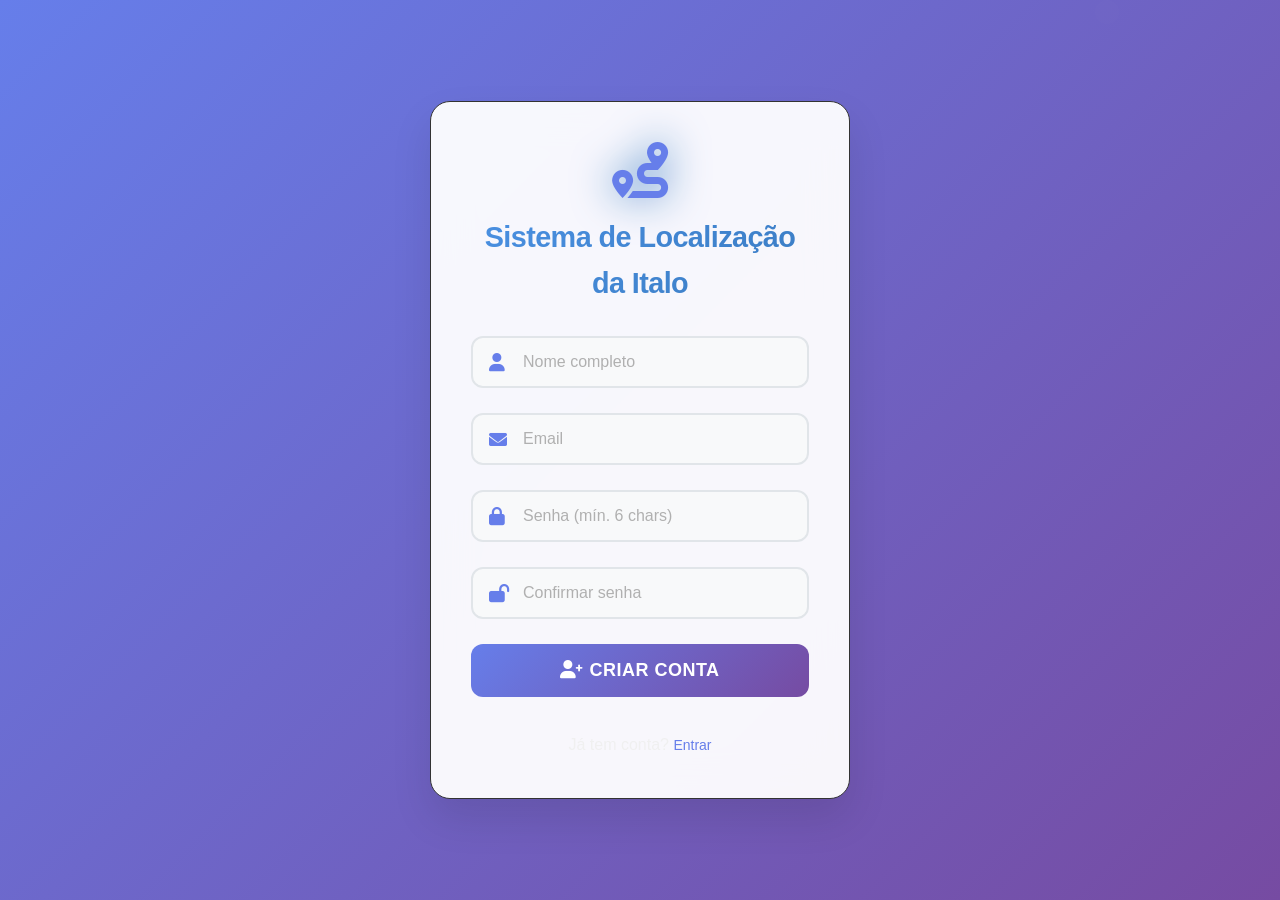
==== frontend/cadastro.html @ 93a9c02a "adicionando novos arquivos do projeto" ====
<!DOCTYPE html>
<html lang="pt-BR">
<head>
    <meta charset="UTF-8">
    <meta name="viewport" content="width=device-width, initial-scale=1.0">
    <title>Cadastro - Sistema de Localização da Italo</title>
    <link href="https://cdnjs.cloudflare.com/ajax/libs/font-awesome/6.0.0/css/all.min.css" rel="stylesheet">
    <link rel="stylesheet" href="dark-theme.css">
    <link rel="stylesheet" href="styles.css">
</head>
<body>
    <div class="particles">
        <div class="particle"></div>
        <div class="particle"></div>
        <div class="particle"></div>
        <div class="particle"></div>
    </div>

    <div class="register-container">
        <div class="logo">
            <i class="fas fa-route"></i>
            <h1>Sistema de Localização da Italo</h1>
        </div>

        <form id="registerForm">
            <div class="form-group">
                <input type="text" id="nome" placeholder="Nome completo" required>
                <i class="fas fa-user"></i>
            </div>

            <div class="form-group">
                <input type="email" id="email" placeholder="Email" required>
                <i class="fas fa-envelope"></i>
            </div>

            <div class="form-group">
                <input type="password" id="senha" placeholder="Senha (mín. 6 chars)" required minlength="6">
                <i class="fas fa-lock"></i>
            </div>

            <div class="form-group">
                <input type="password" id="confirmarSenha" placeholder="Confirmar senha" required>
                <i class="fas fa-lock-open"></i>
            </div>

            <button type="submit" class="register-btn">
                <i class="fas fa-user-plus"></i> Criar Conta
            </button>
        </form>

        <div class="link-page">
            <p>Já tem conta? <a href="login.html">Entrar</a></p>
        </div>
    </div>

    <script>
        const inputs = document.querySelectorAll('input');
        inputs.forEach(input => {
            input.addEventListener('focus', function() {
                this.parentElement.classList.add('focused');
            });
            input.addEventListener('blur', function() {
                if (!this.value) this.parentElement.classList.remove('focused');
            });
        });

        document.getElementById('registerForm').addEventListener('submit', async function(e) {
            e.preventDefault();
            
            const nome = document.getElementById('nome').value.trim();
            const email = document.getElementById('email').value.trim();
            const senha = document.getElementById('senha').value;
            const confirmarSenha = document.getElementById('confirmarSenha').value;
            
            if (!nome || !email || !senha) return alert('Preencha todos!');
            if (!/^[^\s@]+@[^\s@]+\.[^\s@]+$/.test(email)) return alert('Email inválido!');
            if (senha.length < 6) return alert('Senha 6+ chars!');
            if (senha !== confirmarSenha) return alert('Senhas diferentes!');
            
            const btn = document.querySelector('.register-btn');
            const originalText = btn.innerHTML;
            btn.innerHTML = '<i class="fas fa-spinner fa-spin"></i> Criando...';
            btn.disabled = true;
            
            try {
                const response = await fetch('http://localhost:8081/api/auth/register', {
                    method: 'POST',
                    headers: {'Content-Type': 'application/json'},
                    body: JSON.stringify({nome, email, senha})
                });
                
                const data = await response.json();
                
                if (response.ok) {
                    alert('✅ ' + data.message + '\\nLogin agora!');
                    window.location.href = 'login.html';
                } else {
                    alert('❌ ' + data.error);
                }
            } catch (error) {
                alert('❌ Erro de conexão. Backend: cd backend && mvn spring-boot:run');
            } finally {
                btn.innerHTML = originalText;
                btn.disabled = false;
            }
        });

        function createParticle() {
            const particle = document.createElement('div');
            particle.className = 'particle';
            particle.style.left = Math.random() * 100 + '%';
            particle.style.width = particle.style.height = (Math.random() * 20 + 10) + 'px';
            particle.style.animationDuration = (Math.random() * 3 + 4) + 's';
            particle.style.animationDelay = Math.random() * 2 + 's';
            document.querySelector('.particles').appendChild(particle);
            setTimeout(() => particle.remove(), 7000);
        }
        setInterval(createParticle, 1000);
    </script>
</body>
</html>
---- frontend/dark-theme.css ----
/* Tema Dark Profissional - Sistema Italo */
* {
    margin: 0;
    padding: 0;
    box-sizing: border-box;
}

:root {
    --bg-primary: #0a0a0a;
    --bg-secondary: #1a1a1a;
    --bg-card: rgba(30, 30, 30, 0.95);
    --text-primary: #f0f0f0;
    --text-secondary: #b0b0b0;
    --accent: #4a90e2;
    --accent-dark: #3a7cc2;
    --danger: #ff4757;
    --success: #2ed573;
    --border: #333;
    --glass-blur: blur(25px);
}

body {
    font-family: 'Inter', -apple-system, BlinkMacSystemFont, 'Segoe UI', sans-serif;
    background: var(--bg-primary);
    color: var(--text-primary);
    line-height: 1.6;
    overflow-x: hidden;
}

.login-container, .register-container {
    background: var(--bg-card);
    backdrop-filter: var(--glass-blur);
    border: 1px solid var(--border);
    border-radius: 24px;
    box-shadow: 0 25px 50px rgba(0,0,0,0.5);
    padding: 48px;
    width: 100%;
    max-width: 450px;
    position: relative;
    animation: slideInDark 1s cubic-bezier(0.25, 0.46, 0.45, 0.94);
}

@keyframes slideInDark {
    from {
        opacity: 0;
        transform: translateY(60px) scale(0.95);
    }
    to {
        opacity: 1;
        transform: translateY(0) scale(1);
    }
}

.logo {
    text-align: center;
    margin-bottom: 36px;
}

.logo i {
    font-size: 4rem;
    color: var(--accent);
    animation: pulseGlow 2s infinite;
    filter: drop-shadow(0 0 20px var(--accent-dark));
}

@keyframes pulseGlow {
    0%, 100% { transform: scale(1); filter: drop-shadow(0 0 20px var(--accent-dark)); }
    50% { transform: scale(1.05); filter: drop-shadow(0 0 30px var(--accent)); }
}

.logo h1 {
    background: linear-gradient(135deg, var(--accent), var(--accent-dark));
    -webkit-background-clip: text;
    -webkit-text-fill-color: transparent;
    font-size: 2rem;
    margin-top: 16px;
    font-weight: 800;
    letter-spacing: -0.02em;
}

.form-group {
    position: relative;
    margin-bottom: 28px;
}

.form-group input {
    width: 100%;
    padding: 18px 24px 18px 60px;
    border: 2px solid var(--border);
    border-radius: 16px;
    font-size: 16px;
    transition: all 0.4s cubic-bezier(0.4, 0, 0.2, 1);
    background: rgba(40, 40, 40, 0.8);
    color: var(--text-primary);
    backdrop-filter: blur(10px);
}

.form-group input::placeholder {
    color: var(--text-secondary);
}

.form-group input:focus {
    outline: none;
    border-color: var(--accent);
    background: rgba(50, 50, 50, 0.9);
    box-shadow: 0 0 0 4px rgba(74, 144, 226, 0.2);
    transform: translateY(-3px);
}

.form-group i {
    position: absolute;
    left: 24px;
    top: 50%;
    transform: translateY(-50%);
    color: var(--text-secondary);
    font-size: 20px;
    transition: all 0.3s ease;
    z-index: 2;
}

.form-group input:focus + i {
    color: var(--accent);
    transform: translateY(-50%) scale(1.2);
}

.login-btn, .register-btn {
    width: 100%;
    padding: 20px;
    background: linear-gradient(135deg, var(--accent), var(--accent-dark));
    color: white;
    border: none;
    border-radius: 16px;
    font-size: 18px;
    font-weight: 700;
    cursor: pointer;
    transition: all 0.4s cubic-bezier(0.4, 0, 0.2, 1);
    position: relative;
    overflow: hidden;
    margin-bottom: 20px;
    text-transform: uppercase;
    letter-spacing: 0.5px;
}

.login-btn:hover, .register-btn:hover {
    transform: translateY(-4px);
    box-shadow: 0 20px 40px rgba(74, 144, 226, 0.4);
}

.login-btn:active, .register-btn:active {
    transform: translateY(-2px);
}

.login-btn::before, .register-btn::before {
    content: '';
    position: absolute;
    top: 50%;
    left: 50%;
    width: 0;
    height: 0;
    background: rgba(255,255,255,0.3);
    border-radius: 50%;
    transform: translate(-50%, -50%);
    transition: width 0.6s, height 0.6s ease;
}

.login-btn:active::before, .register-btn:active::before {
    width: 400px;
    height: 400px;
}

.divider {
    text-align: center;
    margin: 32px 0;
    position: relative;
    color: var(--text-secondary);
}

.divider::before {
    content: '';
    position: absolute;
    top: 50%;
    left: 0;
    right: 0;
    height: 1px;
    background: linear-gradient(90deg, transparent, var(--border), transparent);
}

.divider span {
    background: var(--bg-card);
    padding: 0 24px;
    font-size: 14px;
}

.social-login {
    display: flex;
    gap: 16px;
    margin-top: 24px;
}

.social-btn {
    flex: 1;
    padding: 16px;
    border: 2px solid var(--border);
    background: rgba(50, 50, 50, 0.8);
    border-radius: 14px;
    cursor: pointer;
    transition: all 0.3s ease;
    display: flex;
    align-items: center;
    justify-content: center;
    gap: 10px;
    font-weight: 600;
    color: var(--text-primary);
    backdrop-filter: blur(10px);
}

.social-btn:hover {
    border-color: var(--accent);
    transform: translateY(-3px);
    box-shadow: 0 15px 30px rgba(74, 144, 226, 0.2);
}

.link-page {
    text-align: center;
    margin-top: 24px;
}

.link-page a {
    color: var(--accent);
    text-decoration: none;
    font-size: 15px;
    font-weight: 600;
    transition: all 0.3s ease;
}

.link-page a:hover {
    text-decoration: underline;
    text-shadow: 0 0 10px var(--accent);
}

.particles {
    position: absolute;
    top: 0;
    left: 0;
    width: 100%;
    height: 100%;
    overflow: hidden;
    z-index: -1;
}

.particle {
    position: absolute;
    background: linear-gradient(45deg, var(--accent), var(--accent-dark));
    border-radius: 50%;
    animation: floatDark 8s infinite linear;
    opacity: 0.1;
}

@keyframes floatDark {
    0% { transform: translateY(100vh) rotate(0deg) scale(0.5); opacity: 0; }
    10% { opacity: 0.3; }
    90% { opacity: 0.3; }
    100% { transform: translateY(-100px) rotate(360deg) scale(1.2); opacity: 0; }
}

@media (max-width: 480px) {
    .login-container, .register-container {
        margin: 24px;
        padding: 36px 28px;
        border-radius: 20px;
    }
    
    .logo i {
        font-size: 3.2rem;
    }
    
    .logo h1 {
        font-size: 1.7rem;
    }
}

/* Dark Theme for Dashboard Sidebar */
.sidebar {
    background: var(--bg-card);
    backdrop-filter: var(--glass-blur);
    border-right: 1px solid var(--border);
    color: var(--text-primary);
}

.report-btn {
    background: linear-gradient(135deg, var(--danger), #ff3838);
}

.logout-btn {
    background: var(--border);
}
---- frontend/styles.css ----
@import url('dark-theme.css');

/* Overrides for Dashboard Map Dark */
#map {
    filter: brightness(1.1) contrast(1.05);
}

.sidebar {
    background: rgba(15, 15, 15, 0.98);
    border-right: 1px solid #333;
}

.report-btn {
    background: linear-gradient(135deg, #ff4757, #ff3838);
    transition: all 0.3s ease;
}

.report-btn:hover {
    transform: translateY(-2px);
    box-shadow: 0 8px 25px rgba(255, 71, 87, 0.4);
}

.report-item {
    background: rgba(45, 45, 45, 0.8);
    border-left: 4px solid var(--accent);
}

.logout-btn {
    background: #333;
    border: 1px solid #444;
}

.logout-btn:hover {
    background: #444;
}

.modal-content {
    background: var(--bg-card);
    border: 1px solid var(--border);
    color: var(--text-primary);
}

* {
    margin: 0;
    padding: 0;
    box-sizing: border-box;
}

body {
    font-family: 'Segoe UI', Tahoma, Geneva, Verdana, sans-serif;
    background: linear-gradient(135deg, #667eea 0%, #764ba2 100%);
    min-height: 100vh;
    display: flex;
    align-items: center;
    justify-content: center;
    overflow: hidden;
}

.login-container, .register-container {
    background: rgba(255, 255, 255, 0.95);
    backdrop-filter: blur(20px);
    border-radius: 20px;
    box-shadow: 0 20px 40px rgba(0,0,0,0.1);
    padding: 40px;
    width: 100%;
    max-width: 420px;
    position: relative;
    animation: slideIn 0.8s ease-out;
}

@keyframes slideIn {
    from {
        opacity: 0;
        transform: translateY(50px);
    }
    to {
        opacity: 1;
        transform: translateY(0);
    }
}

.logo {
    text-align: center;
    margin-bottom: 30px;
}

.logo i {
    font-size: 3.5rem;
    color: #667eea;
    animation: bounce 2s infinite;
}

@keyframes bounce {
    0%, 20%, 50%, 80%, 100% { transform: translateY(0); }
    40% { transform: translateY(-10px); }
    60% { transform: translateY(-5px); }
}

.logo h1 {
    color: #333;
    font-size: 1.8rem;
    margin-top: 15px;
    font-weight: 700;
}

.form-group {
    position: relative;
    margin-bottom: 25px;
}

.form-group input {
    width: 100%;
    padding: 15px 20px 15px 50px;
    border: 2px solid #e1e5e9;
    border-radius: 12px;
    font-size: 16px;
    transition: all 0.3s ease;
    background: #f8f9fa;
}

.form-group input:focus {
    outline: none;
    border-color: #667eea;
    background: white;
    box-shadow: 0 0 0 3px rgba(102, 126, 234, 0.1);
    transform: translateY(-2px);
}

.form-group i {
    position: absolute;
    left: 18px;
    top: 50%;
    transform: translateY(-50%);
    color: #667eea;
    font-size: 18px;
    transition: 0.3s ease;
}

.form-group input:focus + i {
    color: #5a67d8;
    transform: translateY(-50%) scale(1.1);
}

.login-btn, .register-btn {
    width: 100%;
    padding: 16px;
    background: linear-gradient(135deg, #667eea 0%, #764ba2 100%);
    color: white;
    border: none;
    border-radius: 12px;
    font-size: 18px;
    font-weight: 600;
    cursor: pointer;
    transition: all 0.3s ease;
    position: relative;
    overflow: hidden;
    margin-bottom: 15px;
}

.login-btn:hover, .register-btn:hover {
    transform: translateY(-3px);
    box-shadow: 0 10px 25px rgba(102, 126, 234, 0.4);
}

.login-btn:active, .register-btn:active {
    transform: translateY(-1px);
}

.login-btn::before, .register-btn::before {
    content: '';
    position: absolute;
    top: 50%;
    left: 50%;
    width: 0;
    height: 0;
    background: rgba(255,255,255,0.2);
    border-radius: 50%;
    transform: translate(-50%, -50%);
    transition: width 0.6s, height 0.6s;
}

.login-btn:active::before, .register-btn:active::before {
    width: 300px;
    height: 300px;
}

.divider {
    text-align: center;
    margin: 25px 0;
    position: relative;
    color: #666;
}

.divider::before {
    content: '';
    position: absolute;
    top: 50%;
    left: 0;
    right: 0;
    height: 1px;
    background: #e1e5e9;
}

.divider span {
    background: rgba(255,255,255,0.95);
    padding: 0 20px;
    font-size: 14px;
}

.social-login {
    display: flex;
    gap: 15px;
    margin-top: 20px;
}

.social-btn {
    flex: 1;
    padding: 12px;
    border: 2px solid #e1e5e9;
    background: white;
    border-radius: 10px;
    cursor: pointer;
    transition: all 0.3s ease;
    display: flex;
    align-items: center;
    justify-content: center;
    gap: 8px;
    font-weight: 500;
}

.social-btn:hover {
    border-color: #667eea;
    transform: translateY(-2px);
    box-shadow: 0 5px 15px rgba(0,0,0,0.1);
}

.google { color: #db4437; }
.facebook { color: #4267B2; }

.link-page {
    text-align: center;
    margin-top: 20px;
}

.link-page a {
    color: #667eea;
    text-decoration: none;
    font-size: 14px;
    font-weight: 500;
    transition: 0.3s ease;
}

.link-page a:hover {
    text-decoration: underline;
}

.particles {
    position: absolute;
    top: 0;
    left: 0;
    width: 100%;
    height: 100%;
    overflow: hidden;
    z-index: -1;
}

.particle {
    position: absolute;
    background: rgba(255,255,255,0.1);
    border-radius: 50%;
    animation: float 6s infinite linear;
}

@keyframes float {
    0% { transform: translateY(100vh) rotate(0deg); opacity: 0; }
    10% { opacity: 1; }
    90% { opacity: 1; }
    100% { transform: translateY(-100px) rotate(360deg); opacity: 0; }
}

@media (max-width: 480px) {
    .login-container, .register-container {
        margin: 20px;
        padding: 30px 25px;
    }
    
    .logo i {
        font-size: 3rem;
    }
}
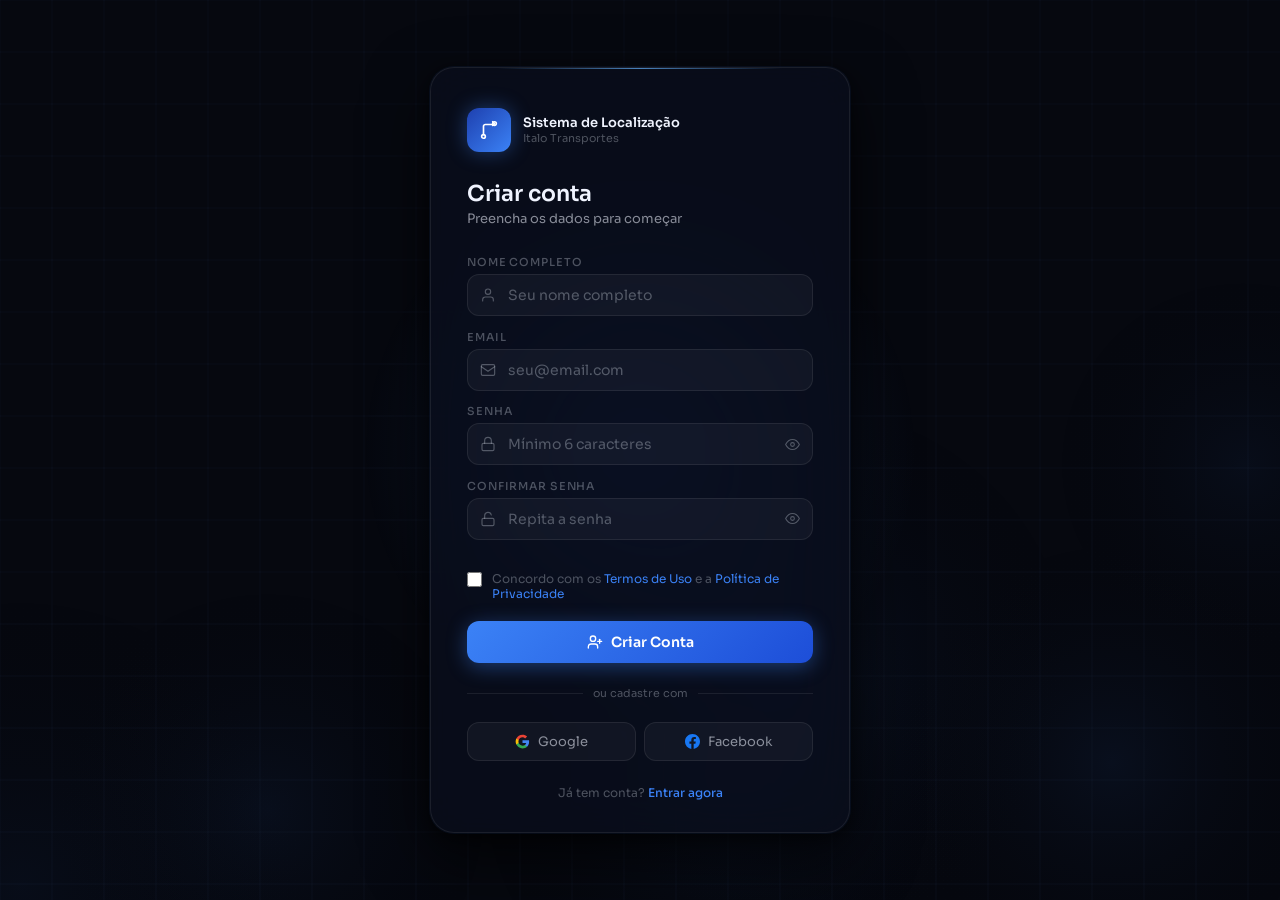
==== commit c94342c4: "Atualização do projeto # Conflicts: #	frontend/dashboard.html" ====
--- a/frontend/cadastro.html
+++ b/frontend/cadastro.html
@@ -1,121 +1,668 @@
 <!DOCTYPE html>
 <html lang="pt-BR">
 <head>
-    <meta charset="UTF-8">
-    <meta name="viewport" content="width=device-width, initial-scale=1.0">
-    <title>Cadastro - Sistema de Localização da Italo</title>
-    <link href="https://cdnjs.cloudflare.com/ajax/libs/font-awesome/6.0.0/css/all.min.css" rel="stylesheet">
-    <link rel="stylesheet" href="dark-theme.css">
-    <link rel="stylesheet" href="styles.css">
+  <meta charset="UTF-8" />
+  <meta name="viewport" content="width=device-width, initial-scale=1.0" />
+  <title>Criar Conta — Sistema de Localização Italo</title>
+  <link rel="preconnect" href="https://fonts.googleapis.com" />
+  <link href="https://fonts.googleapis.com/css2?family=Sora:wght@300;400;500;600;700&display=swap" rel="stylesheet" />
+  <style>
+    /* ─── Reset ───────────────────────────────────────────── */
+    *, *::before, *::after { box-sizing: border-box; margin: 0; padding: 0; }
+
+    /* ─── Tokens ──────────────────────────────────────────── */
+    :root {
+      --bg:           #06080f;
+      --surface:      rgba(255,255,255,0.04);
+      --surface-h:    rgba(255,255,255,0.07);
+      --border:       rgba(255,255,255,0.08);
+      --border-f:     rgba(99,179,255,0.55);
+      --accent:       #3b82f6;
+      --accent-dark:  #1d4ed8;
+      --teal:         #00d4aa;
+      --danger:       #ef4444;
+      --text-1:       #f0f4ff;
+      --text-2:       rgba(240,244,255,0.55);
+      --text-3:       rgba(240,244,255,0.30);
+      --ease-out:     cubic-bezier(0.22,1,0.36,1);
+      --ease-spring:  cubic-bezier(0.34,1.56,0.64,1);
+    }
+
+    /* ─── Base ────────────────────────────────────────────── */
+    html, body {
+      min-height: 100%;
+      font-family: 'Sora', system-ui, sans-serif;
+      background: var(--bg);
+      color: var(--text-1);
+      overflow-x: hidden;
+    }
+
+    /* ─── Canvas BG ───────────────────────────────────────── */
+    #bg-canvas {
+      position: fixed; inset: 0; z-index: 0; pointer-events: none;
+    }
+
+    /* ─── Glow ────────────────────────────────────────────── */
+    .glow-blob {
+      position: fixed;
+      width: 560px; height: 560px; border-radius: 50%;
+      background: radial-gradient(circle, rgba(59,130,246,0.16) 0%, transparent 70%);
+      top: 50%; left: 50%;
+      transform: translate(-50%, -50%);
+      z-index: 1; pointer-events: none;
+      animation: blob-pulse 6s ease-in-out infinite;
+    }
+    @keyframes blob-pulse {
+      0%,100% { transform: translate(-50%,-50%) scale(1);    opacity: 1;   }
+      50%      { transform: translate(-50%,-50%) scale(1.12); opacity: 0.7; }
+    }
+
+    /* ─── Particles ───────────────────────────────────────── */
+    .particles { position: fixed; inset: 0; z-index: 2; pointer-events: none; overflow: hidden; }
+    .particle {
+      position: absolute; border-radius: 50%;
+      background: rgba(99,179,255,0.16);
+      animation: float-up linear infinite;
+    }
+    @keyframes float-up {
+      from { transform: translateY(110vh) scale(0.5); opacity: 0; }
+      10%  { opacity: 1; }
+      90%  { opacity: 1; }
+      to   { transform: translateY(-10vh) scale(1.2); opacity: 0; }
+    }
+
+    /* ─── Scene ───────────────────────────────────────────── */
+    .scene {
+      position: relative; z-index: 10;
+      min-height: 100vh;
+      display: flex; align-items: center; justify-content: center;
+      padding: 2rem 1rem;
+      perspective: 1200px;
+    }
+
+    /* ─── Card ────────────────────────────────────────────── */
+    .card {
+      width: 100%; max-width: 420px;
+      background: rgba(10,14,28,0.82);
+      border: 1px solid var(--border);
+      border-radius: 24px;
+      padding: 2.5rem 2.25rem 2rem;
+      backdrop-filter: blur(24px) saturate(160%);
+      -webkit-backdrop-filter: blur(24px) saturate(160%);
+      box-shadow:
+        0 0 0 1px rgba(59,130,246,0.07),
+        0 24px 64px rgba(0,0,0,0.7),
+        0  4px 16px rgba(0,0,0,0.5);
+      animation: card-enter 0.9s var(--ease-out) both;
+      transform-style: preserve-3d;
+    }
+
+    @keyframes card-enter {
+      from { opacity: 0; transform: translateY(28px) rotateX(5deg) scale(0.97); }
+      to   { opacity: 1; transform: translateY(0)    rotateX(0deg) scale(1);    }
+    }
+
+    /* shimmer line */
+    .card::before {
+      content: '';
+      position: absolute; top: 0; left: 16%; right: 16%; height: 1px;
+      background: linear-gradient(90deg, transparent, rgba(99,179,255,0.7), transparent);
+      border-radius: 999px;
+      animation: shimmer-line 3s ease-in-out infinite;
+    }
+    @keyframes shimmer-line { 0%,100%{opacity:0.4} 50%{opacity:1} }
+
+    /* ─── Brand ───────────────────────────────────────────── */
+    .brand {
+      display: flex; align-items: center; gap: 12px;
+      margin-bottom: 1.75rem;
+      animation: fade-up 0.6s 0.2s var(--ease-out) both;
+    }
+    .brand-icon {
+      width: 44px; height: 44px; border-radius: 12px;
+      background: linear-gradient(135deg,#1e40af,#3b82f6);
+      display: flex; align-items: center; justify-content: center;
+      box-shadow: 0 0 20px rgba(59,130,246,0.4); flex-shrink: 0;
+    }
+    .brand-icon svg { width:22px;height:22px;stroke:#fff;stroke-width:1.8;fill:none;stroke-linecap:round;stroke-linejoin:round; }
+    .brand-name { font-size:13px;font-weight:600;color:var(--text-1); }
+    .brand-sub  { font-size:11px;color:var(--text-3); }
+
+    /* ─── Heading ─────────────────────────────────────────── */
+    .heading {
+      font-size: 22px; font-weight: 600;
+      color: var(--text-1); margin-bottom: 0.2rem;
+      animation: fade-up 0.6s 0.28s var(--ease-out) both;
+    }
+    .subheading {
+      font-size: 13px; color: var(--text-2);
+      margin-bottom: 1.75rem;
+      animation: fade-up 0.6s 0.33s var(--ease-out) both;
+    }
+
+    /* ─── Fields ──────────────────────────────────────────── */
+    .field { margin-bottom: 0.85rem; animation: fade-up 0.6s var(--ease-out) both; }
+    .field:nth-child(1){animation-delay:0.38s}
+    .field:nth-child(2){animation-delay:0.43s}
+    .field:nth-child(3){animation-delay:0.48s}
+    .field:nth-child(4){animation-delay:0.53s}
+
+    .field label {
+      display: block; font-size: 11px; font-weight: 500;
+      text-transform: uppercase; letter-spacing: 0.08em;
+      color: var(--text-3); margin-bottom: 5px;
+    }
+
+    .field-wrap {
+      display: flex; align-items: center;
+      background: var(--surface);
+      border: 1px solid var(--border);
+      border-radius: 12px;
+      transition: border-color 0.2s, box-shadow 0.2s, background 0.2s;
+    }
+    .field-wrap:hover { background: var(--surface-h); }
+    .field-wrap:focus-within {
+      border-color: var(--border-f);
+      box-shadow: 0 0 0 3px rgba(59,130,246,0.13);
+      background: var(--surface-h);
+    }
+    .field-wrap.error { border-color: rgba(239,68,68,0.55); box-shadow: 0 0 0 3px rgba(239,68,68,0.1); }
+    .field-wrap.ok    { border-color: rgba(0,212,170,0.55); }
+
+    .field-wrap svg {
+      width:16px;height:16px;stroke:var(--text-3);stroke-width:1.7;
+      stroke-linecap:round;stroke-linejoin:round;fill:none;
+      flex-shrink:0;margin-left:12px;transition:stroke 0.2s;
+    }
+    .field-wrap:focus-within svg { stroke: var(--accent); }
+
+    .field-wrap input {
+      flex:1;background:transparent;border:none;outline:none;
+      padding:11px 12px;font-size:14px;font-family:inherit;color:var(--text-1);
+    }
+    .field-wrap input::placeholder { color:var(--text-3); }
+
+    .toggle-pw {
+      background:none;border:none;cursor:pointer;padding:0 12px;
+      color:var(--text-3);display:flex;transition:color 0.2s;
+    }
+    .toggle-pw:hover { color:var(--text-2); }
+    .toggle-pw svg { width:15px;height:15px;stroke:currentColor;stroke-width:1.7;fill:none;stroke-linecap:round;stroke-linejoin:round; }
+
+    /* strength bar */
+    .strength-wrap { margin-top: 5px; display:flex; gap:4px; align-items:center; }
+    .strength-seg  {
+      flex:1; height:3px; border-radius:99px;
+      background: rgba(255,255,255,0.08);
+      transition: background 0.3s;
+    }
+    .strength-label { font-size:10px;color:var(--text-3);white-space:nowrap;transition:color 0.3s; }
+
+    /* password match hint */
+    .match-hint { font-size:11px;margin-top:4px;height:14px;transition:color 0.2s; }
+
+    /* error msg */
+    .field-error { font-size:11px;color:#fca5a5;margin-top:4px;display:none; }
+
+    /* ─── Terms ───────────────────────────────────────────── */
+    .terms {
+      display: flex; align-items: flex-start; gap: 10px;
+      font-size: 12px; color: var(--text-3);
+      margin: 0.5rem 0 1.25rem;
+      animation: fade-up 0.6s 0.58s var(--ease-out) both;
+    }
+    .terms input[type=checkbox] {
+      accent-color: var(--accent); width:15px;height:15px;flex-shrink:0;margin-top:1px;cursor:pointer;
+    }
+    .terms a { color:var(--accent);text-decoration:none; }
+    .terms a:hover { text-decoration:underline; }
+
+    /* ─── Submit ──────────────────────────────────────────── */
+    .btn-primary {
+      width:100%;padding:12px;
+      background:linear-gradient(135deg,var(--accent),var(--accent-dark));
+      color:#fff;border:none;border-radius:12px;
+      font-size:14px;font-weight:600;font-family:inherit;cursor:pointer;
+      display:flex;align-items:center;justify-content:center;gap:8px;
+      position:relative;overflow:hidden;
+      transition:transform 0.15s var(--ease-spring),box-shadow 0.2s;
+      box-shadow:0 4px 20px rgba(59,130,246,0.4);
+      animation: fade-up 0.6s 0.63s var(--ease-out) both;
+    }
+    .btn-primary::after {
+      content:'';position:absolute;inset:0;
+      background:linear-gradient(90deg,transparent,rgba(255,255,255,0.15),transparent);
+      transform:translateX(-100%);transition:transform 0.5s ease;
+    }
+    .btn-primary:hover::after { transform:translateX(100%); }
+    .btn-primary:hover { transform:translateY(-1px);box-shadow:0 8px 28px rgba(59,130,246,0.5); }
+    .btn-primary:active { transform:scale(0.98); }
+    .btn-primary:disabled { opacity:0.6;cursor:not-allowed;transform:none; }
+    .btn-primary svg { width:16px;height:16px;stroke:#fff;stroke-width:2;fill:none;stroke-linecap:round;stroke-linejoin:round; }
+
+    /* ─── Error banner ────────────────────────────────────── */
+    #error-banner {
+      background:rgba(239,68,68,0.1);border:1px solid rgba(239,68,68,0.28);
+      border-radius:10px;padding:10px 14px;font-size:13px;color:#fca5a5;
+      margin-bottom:1rem;display:none;
+      animation:fade-up 0.25s ease;
+    }
+
+    /* ─── Footer ──────────────────────────────────────────── */
+    .card-footer {
+      text-align:center;font-size:12px;color:var(--text-3);
+      margin-top:1.5rem;
+      animation:fade-up 0.6s 0.68s var(--ease-out) both;
+    }
+    .card-footer a { color:var(--accent);text-decoration:none;font-weight:500; }
+    .card-footer a:hover { text-decoration:underline; }
+
+    /* ─── Divider ─────────────────────────────────────────── */
+    .divider {
+      display:flex;align-items:center;gap:10px;margin:1.4rem 0;
+      animation:fade-up 0.6s 0.58s var(--ease-out) both;
+    }
+    .divider-line { flex:1;height:0.5px;background:rgba(255,255,255,0.08); }
+    .divider span { font-size:11px;color:var(--text-3); }
+
+    /* social */
+    .social-row {
+      display:grid;grid-template-columns:1fr 1fr;gap:8px;
+      animation:fade-up 0.6s 0.63s var(--ease-out) both;
+      margin-bottom:1.5rem;
+    }
+    .btn-social {
+      padding:10px;border:1px solid var(--border);border-radius:12px;
+      background:var(--surface);font-size:13px;font-family:inherit;
+      color:var(--text-2);cursor:pointer;
+      display:flex;align-items:center;justify-content:center;gap:8px;
+      transition:background 0.2s,border-color 0.2s,transform 0.15s var(--ease-spring);
+    }
+    .btn-social:hover { background:var(--surface-h);border-color:rgba(255,255,255,0.14);transform:translateY(-1px); }
+    .btn-social:active { transform:scale(0.97); }
+    .btn-social svg { width:15px;height:15px;flex-shrink:0; }
+
+    /* ─── Spinner ─────────────────────────────────────────── */
+    .spin {
+      display:inline-block;width:14px;height:14px;
+      border:2px solid rgba(255,255,255,0.3);border-top-color:#fff;
+      border-radius:50%;animation:spin 0.7s linear infinite;
+    }
+    @keyframes spin { to{transform:rotate(360deg)} }
+
+    /* ─── Util ────────────────────────────────────────────── */
+    @keyframes fade-up {
+      from { opacity:0;transform:translateY(14px); }
+      to   { opacity:1;transform:translateY(0);    }
+    }
+
+    @media (max-width:480px) {
+      .card { padding:2rem 1.5rem; border-radius:18px; }
+    }
+  </style>
 </head>
 <body>
-    <div class="particles">
-        <div class="particle"></div>
-        <div class="particle"></div>
-        <div class="particle"></div>
-        <div class="particle"></div>
+
+<canvas id="bg-canvas"></canvas>
+<div class="glow-blob"></div>
+<div class="particles" id="particles"></div>
+
+<div class="scene" id="scene">
+  <div class="card" id="card">
+
+    <!-- Brand -->
+    <div class="brand">
+      <div class="brand-icon">
+        <svg viewBox="0 0 24 24"><circle cx="6" cy="19" r="2"/><circle cx="18" cy="5" r="2"/><path d="M6 17V8a2 2 0 0 1 2-2h9"/><path d="m16 3 2 2-2 2"/></svg>
+      </div>
+      <div>
+        <div class="brand-name">Sistema de Localização</div>
+        <div class="brand-sub">Italo Transportes</div>
+      </div>
     </div>
 
-    <div class="register-container">
-        <div class="logo">
-            <i class="fas fa-route"></i>
-            <h1>Sistema de Localização da Italo</h1>
+    <h1 class="heading">Criar conta</h1>
+    <p class="subheading">Preencha os dados para começar</p>
+
+    <!-- Error banner -->
+    <div id="error-banner"></div>
+
+    <!-- Form -->
+    <form id="registerForm" novalidate>
+
+      <!-- Nome -->
+      <div class="field">
+        <label for="nome">Nome completo</label>
+        <div class="field-wrap" id="wrap-nome">
+          <svg viewBox="0 0 24 24"><path d="M20 21v-2a4 4 0 0 0-4-4H8a4 4 0 0 0-4 4v2"/><circle cx="12" cy="7" r="4"/></svg>
+          <input type="text" id="nome" placeholder="Seu nome completo" autocomplete="name" required />
         </div>
-
-        <form id="registerForm">
-            <div class="form-group">
-                <input type="text" id="nome" placeholder="Nome completo" required>
-                <i class="fas fa-user"></i>
-            </div>
-
-            <div class="form-group">
-                <input type="email" id="email" placeholder="Email" required>
-                <i class="fas fa-envelope"></i>
-            </div>
-
-            <div class="form-group">
-                <input type="password" id="senha" placeholder="Senha (mín. 6 chars)" required minlength="6">
-                <i class="fas fa-lock"></i>
-            </div>
-
-            <div class="form-group">
-                <input type="password" id="confirmarSenha" placeholder="Confirmar senha" required>
-                <i class="fas fa-lock-open"></i>
-            </div>
-
-            <button type="submit" class="register-btn">
-                <i class="fas fa-user-plus"></i> Criar Conta
-            </button>
-        </form>
-
-        <div class="link-page">
-            <p>Já tem conta? <a href="login.html">Entrar</a></p>
+        <div class="field-error" id="err-nome"></div>
+      </div>
+
+      <!-- Email -->
+      <div class="field">
+        <label for="email">Email</label>
+        <div class="field-wrap" id="wrap-email">
+          <svg viewBox="0 0 24 24"><rect x="2" y="4" width="20" height="16" rx="2"/><path d="m22 7-10 7L2 7"/></svg>
+          <input type="email" id="email" placeholder="seu@email.com" autocomplete="email" required />
         </div>
+        <div class="field-error" id="err-email"></div>
+      </div>
+
+      <!-- Senha -->
+      <div class="field">
+        <label for="senha">Senha</label>
+        <div class="field-wrap" id="wrap-senha">
+          <svg viewBox="0 0 24 24"><rect x="3" y="11" width="18" height="11" rx="2"/><path d="M7 11V7a5 5 0 0 1 10 0v4"/></svg>
+          <input type="password" id="senha" placeholder="Mínimo 6 caracteres" autocomplete="new-password" required minlength="6" />
+          <button type="button" class="toggle-pw" data-target="senha" aria-label="Mostrar senha">
+            <svg viewBox="0 0 24 24"><path d="M1 12s4-8 11-8 11 8 11 8-4 8-11 8-11-8-11-8z"/><circle cx="12" cy="12" r="3"/></svg>
+          </button>
+        </div>
+        <!-- Strength bar -->
+        <div class="strength-wrap" id="strengthWrap" style="display:none">
+          <div class="strength-seg" id="seg1"></div>
+          <div class="strength-seg" id="seg2"></div>
+          <div class="strength-seg" id="seg3"></div>
+          <div class="strength-seg" id="seg4"></div>
+          <span class="strength-label" id="strengthLabel"></span>
+        </div>
+        <div class="field-error" id="err-senha"></div>
+      </div>
+
+      <!-- Confirmar senha -->
+      <div class="field">
+        <label for="confirmarSenha">Confirmar senha</label>
+        <div class="field-wrap" id="wrap-confirm">
+          <svg viewBox="0 0 24 24"><rect x="3" y="11" width="18" height="11" rx="2"/><path d="M7 11V7a5 5 0 0 1 9.9-1"/></svg>
+          <input type="password" id="confirmarSenha" placeholder="Repita a senha" autocomplete="new-password" required />
+          <button type="button" class="toggle-pw" data-target="confirmarSenha" aria-label="Mostrar senha">
+            <svg viewBox="0 0 24 24"><path d="M1 12s4-8 11-8 11 8 11 8-4 8-11 8-11-8-11-8z"/><circle cx="12" cy="12" r="3"/></svg>
+          </button>
+        </div>
+        <div class="match-hint" id="matchHint"></div>
+        <div class="field-error" id="err-confirm"></div>
+      </div>
+
+      <!-- Terms -->
+      <label class="terms">
+        <input type="checkbox" id="termos" required />
+        <span>Concordo com os <a href="#">Termos de Uso</a> e a <a href="#">Política de Privacidade</a></span>
+      </label>
+
+      <!-- Submit -->
+      <button type="submit" class="btn-primary" id="submitBtn">
+        <svg viewBox="0 0 24 24"><path d="M16 21v-2a4 4 0 0 0-4-4H6a4 4 0 0 0-4 4v2"/><circle cx="9" cy="7" r="4"/><line x1="19" y1="8" x2="19" y2="14"/><line x1="22" y1="11" x2="16" y2="11"/></svg>
+        Criar Conta
+      </button>
+
+    </form>
+
+    <!-- Divider -->
+    <div class="divider">
+      <div class="divider-line"></div>
+      <span>ou cadastre com</span>
+      <div class="divider-line"></div>
     </div>
 
-    <script>
-        const inputs = document.querySelectorAll('input');
-        inputs.forEach(input => {
-            input.addEventListener('focus', function() {
-                this.parentElement.classList.add('focused');
-            });
-            input.addEventListener('blur', function() {
-                if (!this.value) this.parentElement.classList.remove('focused');
-            });
-        });
-
-        document.getElementById('registerForm').addEventListener('submit', async function(e) {
-            e.preventDefault();
-            
-            const nome = document.getElementById('nome').value.trim();
-            const email = document.getElementById('email').value.trim();
-            const senha = document.getElementById('senha').value;
-            const confirmarSenha = document.getElementById('confirmarSenha').value;
-            
-            if (!nome || !email || !senha) return alert('Preencha todos!');
-            if (!/^[^\s@]+@[^\s@]+\.[^\s@]+$/.test(email)) return alert('Email inválido!');
-            if (senha.length < 6) return alert('Senha 6+ chars!');
-            if (senha !== confirmarSenha) return alert('Senhas diferentes!');
-            
-            const btn = document.querySelector('.register-btn');
-            const originalText = btn.innerHTML;
-            btn.innerHTML = '<i class="fas fa-spinner fa-spin"></i> Criando...';
-            btn.disabled = true;
-            
-            try {
-                const response = await fetch('http://localhost:8081/api/auth/register', {
-                    method: 'POST',
-                    headers: {'Content-Type': 'application/json'},
-                    body: JSON.stringify({nome, email, senha})
-                });
-                
-                const data = await response.json();
-                
-                if (response.ok) {
-                    alert('✅ ' + data.message + '\\nLogin agora!');
-                    window.location.href = 'login.html';
-                } else {
-                    alert('❌ ' + data.error);
-                }
-            } catch (error) {
-                alert('❌ Erro de conexão. Backend: cd backend && mvn spring-boot:run');
-            } finally {
-                btn.innerHTML = originalText;
-                btn.disabled = false;
-            }
-        });
-
-        function createParticle() {
-            const particle = document.createElement('div');
-            particle.className = 'particle';
-            particle.style.left = Math.random() * 100 + '%';
-            particle.style.width = particle.style.height = (Math.random() * 20 + 10) + 'px';
-            particle.style.animationDuration = (Math.random() * 3 + 4) + 's';
-            particle.style.animationDelay = Math.random() * 2 + 's';
-            document.querySelector('.particles').appendChild(particle);
-            setTimeout(() => particle.remove(), 7000);
-        }
-        setInterval(createParticle, 1000);
-    </script>
+    <!-- Social -->
+    <div class="social-row">
+      <button type="button" class="btn-social">
+        <svg viewBox="0 0 24 24">
+          <path d="M22.56 12.25c0-.78-.07-1.53-.2-2.25H12v4.26h5.92c-.26 1.37-1.04 2.53-2.21 3.31v2.77h3.57c2.08-1.92 3.28-4.74 3.28-8.09z" fill="#4285F4"/>
+          <path d="M12 23c2.97 0 5.46-.98 7.28-2.66l-3.57-2.77c-.98.66-2.23 1.06-3.71 1.06-2.86 0-5.29-1.93-6.16-4.53H2.18v2.84C3.99 20.53 7.7 23 12 23z" fill="#34A853"/>
+          <path d="M5.84 14.09c-.22-.66-.35-1.36-.35-2.09s.13-1.43.35-2.09V7.07H2.18C1.43 8.55 1 10.22 1 12s.43 3.45 1.18 4.93l3.66-2.84z" fill="#FBBC05"/>
+          <path d="M12 5.38c1.62 0 3.06.56 4.21 1.64l3.15-3.15C17.45 2.09 14.97 1 12 1 7.7 1 3.99 3.47 2.18 7.07l3.66 2.84c.87-2.6 3.3-4.53 6.16-4.53z" fill="#EA4335"/>
+        </svg>
+        Google
+      </button>
+      <button type="button" class="btn-social">
+        <svg viewBox="0 0 24 24">
+          <path d="M24 12.073c0-6.627-5.373-12-12-12s-12 5.373-12 12c0 5.99 4.388 10.954 10.125 11.854v-8.385H7.078v-3.47h3.047V9.43c0-3.007 1.792-4.669 4.533-4.669 1.312 0 2.686.235 2.686.235v2.953H15.83c-1.491 0-1.956.925-1.956 1.874v2.25h3.328l-.532 3.47h-2.796v8.385C19.612 23.027 24 18.062 24 12.073z" fill="#1877F2"/>
+        </svg>
+        Facebook
+      </button>
+    </div>
+
+    <!-- Footer -->
+    <div class="card-footer">
+      Já tem conta? <a href="login.html">Entrar agora</a>
+    </div>
+
+  </div>
+</div>
+
+<script>
+/* ═══════════════════════════════════════════════
+   CANVAS BG
+═══════════════════════════════════════════════ */
+(function() {
+  const canvas = document.getElementById('bg-canvas');
+  const ctx    = canvas.getContext('2d');
+  let W, H;
+
+  const orbs = Array.from({length:6}, () => ({
+    x: Math.random(), y: Math.random(),
+    vx: (Math.random()-.5)*0.0004, vy: (Math.random()-.5)*0.0004,
+    r: 180+Math.random()*160, alpha: 0.04+Math.random()*0.05
+  }));
+
+  function resize() { W = canvas.width = innerWidth; H = canvas.height = innerHeight; }
+
+  function tick() {
+    ctx.clearRect(0,0,W,H);
+    ctx.strokeStyle = 'rgba(99,179,255,0.04)'; ctx.lineWidth = 1;
+    for (let x=0;x<W;x+=52){ ctx.beginPath();ctx.moveTo(x,0);ctx.lineTo(x,H);ctx.stroke(); }
+    for (let y=0;y<H;y+=52){ ctx.beginPath();ctx.moveTo(0,y);ctx.lineTo(W,y);ctx.stroke(); }
+
+    orbs.forEach(o => {
+      o.x+=o.vx; o.y+=o.vy;
+      if(o.x<0||o.x>1) o.vx*=-1;
+      if(o.y<0||o.y>1) o.vy*=-1;
+      const g = ctx.createRadialGradient(o.x*W,o.y*H,0,o.x*W,o.y*H,o.r);
+      g.addColorStop(0,`rgba(59,130,246,${o.alpha})`); g.addColorStop(1,'transparent');
+      ctx.fillStyle=g; ctx.beginPath(); ctx.arc(o.x*W,o.y*H,o.r,0,Math.PI*2); ctx.fill();
+    });
+    requestAnimationFrame(tick);
+  }
+
+  window.addEventListener('resize', resize);
+  resize(); tick();
+})();
+
+/* ═══════════════════════════════════════════════
+   PARTICLES
+═══════════════════════════════════════════════ */
+(function() {
+  const c = document.getElementById('particles');
+  function spawn() {
+    const p = document.createElement('div');
+    p.className = 'particle';
+    const s = 4+Math.random()*12;
+    p.style.cssText = `left:${Math.random()*100}%;width:${s}px;height:${s}px;animation-duration:${5+Math.random()*8}s;animation-delay:${Math.random()*4}s;opacity:0;`;
+    c.appendChild(p); setTimeout(()=>p.remove(),14000);
+  }
+  for(let i=0;i<12;i++) spawn();
+  setInterval(spawn, 1200);
+})();
+
+/* ═══════════════════════════════════════════════
+   3D TILT
+═══════════════════════════════════════════════ */
+(function() {
+  const card  = document.getElementById('card');
+  const scene = document.getElementById('scene');
+  const MAX   = 8;
+
+  scene.addEventListener('mousemove', e => {
+    const { left, top, width, height } = scene.getBoundingClientRect();
+    const x = (e.clientX - left) / width  - 0.5;
+    const y = (e.clientY - top)  / height - 0.5;
+    card.style.transform = `rotateY(${x*MAX}deg) rotateX(${-y*MAX}deg)`;
+  });
+
+  scene.addEventListener('mouseleave', () => {
+    card.style.transition = 'transform 0.7s cubic-bezier(0.22,1,0.36,1)';
+    card.style.transform  = 'none';
+    setTimeout(() => card.style.transition = '', 750);
+  });
+})();
+
+/* ═══════════════════════════════════════════════
+   PASSWORD TOGGLE
+═══════════════════════════════════════════════ */
+const EYE     = '<path d="M1 12s4-8 11-8 11 8 11 8-4 8-11 8-11-8-11-8z"/><circle cx="12" cy="12" r="3"/>';
+const EYE_OFF = '<path d="M17.94 17.94A10.07 10.07 0 0 1 12 20c-7 0-11-8-11-8a18.45 18.45 0 0 1 5.06-5.94M9.9 4.24A9.12 9.12 0 0 1 12 4c7 0 11 8 11 8a18.5 18.5 0 0 1-2.16 3.19m-6.72-1.07a3 3 0 1 1-4.24-4.24"/><line x1="1" y1="1" x2="23" y2="23"/>';
+
+document.querySelectorAll('.toggle-pw').forEach(btn => {
+  btn.addEventListener('click', () => {
+    const inp = document.getElementById(btn.dataset.target);
+    const svg = btn.querySelector('svg');
+    if (inp.type === 'password') {
+      inp.type = 'text'; svg.innerHTML = EYE_OFF;
+      btn.setAttribute('aria-label','Ocultar senha');
+    } else {
+      inp.type = 'password'; svg.innerHTML = EYE;
+      btn.setAttribute('aria-label','Mostrar senha');
+    }
+  });
+});
+
+/* ═══════════════════════════════════════════════
+   PASSWORD STRENGTH
+═══════════════════════════════════════════════ */
+const STRENGTH_COLORS = ['#ef4444','#f59e0b','#3b82f6','#00d4aa'];
+const STRENGTH_LABELS = ['Fraca','Média','Boa','Forte'];
+
+function checkStrength(pw) {
+  let score = 0;
+  if (pw.length >= 6)                    score++;
+  if (pw.length >= 10)                   score++;
+  if (/[A-Z]/.test(pw)&&/[0-9]/.test(pw)) score++;
+  if (/[^A-Za-z0-9]/.test(pw))          score++;
+  return Math.min(score, 4);
+}
+
+document.getElementById('senha').addEventListener('input', function() {
+  const val = this.value;
+  const wrap = document.getElementById('strengthWrap');
+
+  if (!val) { wrap.style.display='none'; return; }
+  wrap.style.display = 'flex';
+
+  const score  = checkStrength(val);
+  const color  = STRENGTH_COLORS[score-1] || '#ef4444';
+  const label  = STRENGTH_LABELS[score-1] || 'Fraca';
+
+  [1,2,3,4].forEach(i => {
+    document.getElementById(`seg${i}`).style.background = i <= score ? color : 'rgba(255,255,255,0.08)';
+  });
+
+  const lbl = document.getElementById('strengthLabel');
+  lbl.textContent = label; lbl.style.color = color;
+
+  checkMatch();
+});
+
+/* ═══════════════════════════════════════════════
+   CONFIRM MATCH
+═══════════════════════════════════════════════ */
+function checkMatch() {
+  const pw  = document.getElementById('senha').value;
+  const cpw = document.getElementById('confirmarSenha').value;
+  const hint = document.getElementById('matchHint');
+  const wrap = document.getElementById('wrap-confirm');
+
+  if (!cpw) { hint.textContent=''; wrap.classList.remove('ok','error'); return; }
+
+  if (pw === cpw) {
+    hint.textContent = '✓ Senhas iguais';
+    hint.style.color = '#00d4aa';
+    wrap.classList.add('ok'); wrap.classList.remove('error');
+  } else {
+    hint.textContent = '✗ Senhas diferentes';
+    hint.style.color = '#fca5a5';
+    wrap.classList.add('error'); wrap.classList.remove('ok');
+  }
+}
+
+document.getElementById('confirmarSenha').addEventListener('input', checkMatch);
+
+/* ═══════════════════════════════════════════════
+   FORM SUBMIT
+═══════════════════════════════════════════════ */
+const ORIGINAL_BTN = `
+  <svg viewBox="0 0 24 24" style="width:16px;height:16px;stroke:#fff;stroke-width:2;fill:none;stroke-linecap:round;stroke-linejoin:round">
+    <path d="M16 21v-2a4 4 0 0 0-4-4H6a4 4 0 0 0-4 4v2"/>
+    <circle cx="9" cy="7" r="4"/>
+    <line x1="19" y1="8" x2="19" y2="14"/>
+    <line x1="22" y1="11" x2="16" y2="11"/>
+  </svg> Criar Conta`;
+
+function showError(msg) {
+  const el = document.getElementById('error-banner');
+  el.textContent = msg; el.style.display = 'block';
+  setTimeout(() => el.style.display='none', 6000);
+}
+
+function fieldError(id, msg) {
+  const el = document.getElementById('err-'+id);
+  if (el) { el.textContent = msg; el.style.display = msg ? 'block':'none'; }
+  const wrap = document.getElementById('wrap-'+id);
+  if (wrap) { wrap.classList.toggle('error', !!msg); }
+}
+
+function clearErrors() {
+  ['nome','email','senha','confirm'].forEach(id => fieldError(id,''));
+  document.getElementById('error-banner').style.display='none';
+}
+
+document.getElementById('registerForm').addEventListener('submit', async function(e) {
+  e.preventDefault();
+  clearErrors();
+
+  const nome   = document.getElementById('nome').value.trim();
+  const email  = document.getElementById('email').value.trim();
+  const senha  = document.getElementById('senha').value;
+  const csenha = document.getElementById('confirmarSenha').value;
+  const termos = document.getElementById('termos').checked;
+
+  let ok = true;
+  if (!nome)  { fieldError('nome','Nome obrigatório'); ok=false; }
+  if (!email || !/^[^\s@]+@[^\s@]+\.[^\s@]+$/.test(email)) { fieldError('email','Email inválido'); ok=false; }
+  if (senha.length < 6) { fieldError('senha','Mínimo 6 caracteres'); ok=false; }
+  if (senha !== csenha) { fieldError('confirm','As senhas não coincidem'); ok=false; }
+  if (!termos) { showError('Aceite os Termos de Uso para continuar.'); ok=false; }
+  if (!ok) return;
+
+  const btn = document.getElementById('submitBtn');
+  btn.disabled = true;
+  btn.innerHTML = '<span class="spin"></span> Criando conta…';
+
+  try {
+    const res  = await fetch('http://localhost:8081/api/auth/register', {
+      method:  'POST',
+      headers: { 'Content-Type': 'application/json' },
+      body:    JSON.stringify({ nome, email, senha }),
+    });
+    const data = await res.json();
+
+    if (res.ok) {
+      btn.innerHTML = `
+        <svg viewBox="0 0 24 24" style="width:16px;height:16px;stroke:#fff;stroke-width:2;fill:none">
+          <polyline points="20 6 9 17 4 12"/>
+        </svg> Conta criada!`;
+      setTimeout(() => window.location.href = 'login.html', 1000);
+    } else {
+      showError('❌ ' + (data.error || 'Erro ao criar conta'));
+      btn.disabled = false; btn.innerHTML = ORIGINAL_BTN;
+    }
+  } catch {
+    showError('⚠ Backend offline. Inicie com: cd backend && mvn spring-boot:run');
+    btn.disabled = false; btn.innerHTML = ORIGINAL_BTN;
+  }
+});
+</script>
 </body>
-</html>
+</html>
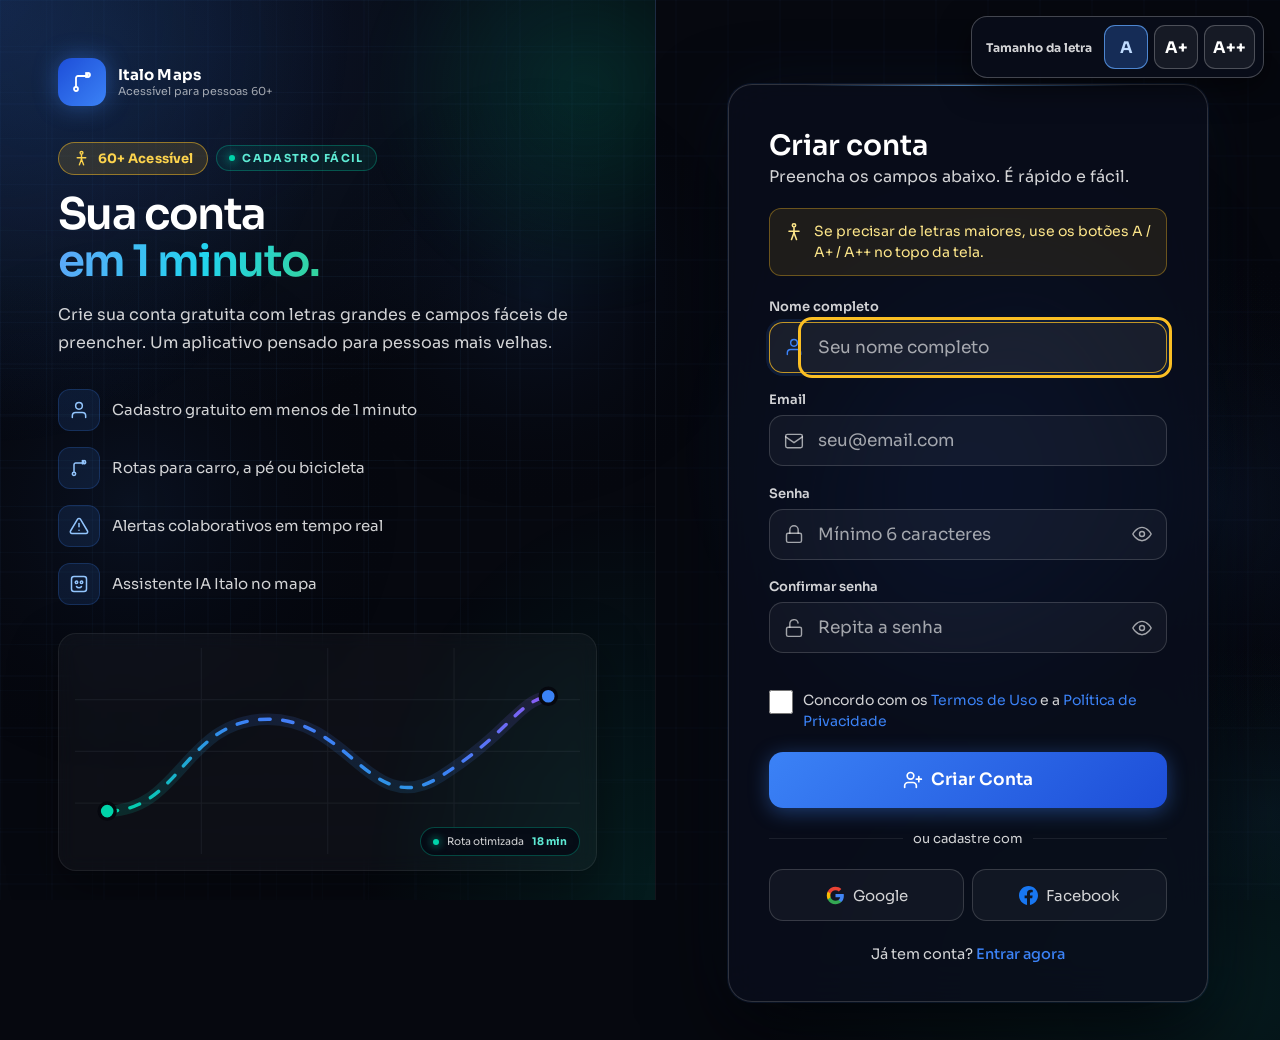
==== commit c450c039: "Atualizando projeto Waze" ====
--- a/frontend/cadastro.html
+++ b/frontend/cadastro.html
@@ -3,7 +3,7 @@
 <head>
   <meta charset="UTF-8" />
   <meta name="viewport" content="width=device-width, initial-scale=1.0" />
-  <title>Criar Conta — Sistema de Localização Italo</title>
+  <title>Criar Conta — Italo Maps Acessível (60+)</title>
   <link rel="preconnect" href="https://fonts.googleapis.com" />
   <link href="https://fonts.googleapis.com/css2?family=Sora:wght@300;400;500;600;700&display=swap" rel="stylesheet" />
   <style>
@@ -82,6 +82,7 @@
 
     /* ─── Card ────────────────────────────────────────────── */
     .card {
+      position: relative;
       width: 100%; max-width: 420px;
       background: rgba(10,14,28,0.82);
       border: 1px solid var(--border);
@@ -296,19 +297,113 @@
       to   { opacity:1;transform:translateY(0);    }
     }
 
+    /* ─── Accessibility ───────────────────────────────────── */
+    :focus-visible {
+      outline: 2px solid var(--accent);
+      outline-offset: 2px;
+      border-radius: 6px;
+    }
+
+    @media (prefers-reduced-motion: reduce) {
+      *, *::before, *::after {
+        animation-duration: 0.001ms !important;
+        animation-iteration-count: 1 !important;
+        transition-duration: 0.001ms !important;
+      }
+      .card { transform: none !important; }
+      #bg-canvas, .particles { display: none; }
+      .glow-blob { animation: none; }
+    }
+
     @media (max-width:480px) {
       .card { padding:2rem 1.5rem; border-radius:18px; }
     }
   </style>
+  <link rel="stylesheet" href="auth-layout.css" />
+  <link rel="stylesheet" href="senior.css" />
 </head>
 <body>
+
+<div class="a11y-bar" role="group" aria-label="Tamanho da letra">
+  <span class="a11y-label">Tamanho da letra</span>
+  <button type="button" class="a11y-btn" data-font="normal" aria-pressed="true" title="Letra normal">A</button>
+  <button type="button" class="a11y-btn" data-font="grande" aria-pressed="false" title="Letra grande">A+</button>
+  <button type="button" class="a11y-btn" data-font="maior" aria-pressed="false" title="Letra muito grande">A++</button>
+</div>
 
 <canvas id="bg-canvas"></canvas>
 <div class="glow-blob"></div>
 <div class="particles" id="particles"></div>
 
-<div class="scene" id="scene">
-  <div class="card" id="card">
+<main class="auth-shell">
+  <aside class="auth-hero">
+    <div class="hero-content">
+      <div class="hero-brand">
+        <div class="hero-logo">
+          <svg viewBox="0 0 24 24"><circle cx="6" cy="19" r="2"/><circle cx="18" cy="5" r="2"/><path d="M6 17V8a2 2 0 0 1 2-2h9"/><path d="m16 3 2 2-2 2"/></svg>
+        </div>
+        <div>
+          <div class="hero-name">Italo Maps</div>
+          <div class="hero-sub">Acessível para pessoas 60+</div>
+        </div>
+      </div>
+
+      <div class="hero-tags">
+        <span class="senior-badge">
+          <svg viewBox="0 0 24 24"><circle cx="12" cy="4" r="2"/><path d="M12 7v6"/><path d="m9 21 3-8 3 8"/><path d="M6 11h12"/></svg>
+          60+ Acessível
+        </span>
+        <span class="hero-eyebrow">Cadastro fácil</span>
+      </div>
+      <p class="hero-title">Sua conta<br><span>em 1 minuto.</span></p>
+      <p class="hero-text">Crie sua conta gratuita com letras grandes e campos fáceis de preencher. Um aplicativo pensado para pessoas mais velhas.</p>
+
+      <ul class="hero-features">
+        <li>
+          <span class="feat-icon"><svg viewBox="0 0 24 24"><path d="M20 21v-2a4 4 0 0 0-4-4H8a4 4 0 0 0-4 4v2"/><circle cx="12" cy="7" r="4"/></svg></span>
+          Cadastro gratuito em menos de 1 minuto
+        </li>
+        <li>
+          <span class="feat-icon"><svg viewBox="0 0 24 24"><circle cx="6" cy="19" r="2"/><circle cx="18" cy="5" r="2"/><path d="M6 17V8a2 2 0 0 1 2-2h9"/><path d="m16 3 2 2-2 2"/></svg></span>
+          Rotas para carro, a pé ou bicicleta
+        </li>
+        <li>
+          <span class="feat-icon"><svg viewBox="0 0 24 24"><path d="M10.29 3.86 1.82 18a2 2 0 0 0 1.71 3h16.94a2 2 0 0 0 1.71-3L13.71 3.86a2 2 0 0 0-3.42 0z"/><line x1="12" y1="9" x2="12" y2="13"/><line x1="12" y1="17" x2="12.01" y2="17"/></svg></span>
+          Alertas colaborativos em tempo real
+        </li>
+        <li>
+          <span class="feat-icon"><svg viewBox="0 0 24 24"><rect x="3" y="3" width="18" height="18" rx="3"/><circle cx="9" cy="10" r="1.5"/><circle cx="15" cy="10" r="1.5"/><path d="M9 15s1 1.5 3 1.5 3-1.5 3-1.5"/></svg></span>
+          Assistente IA Italo no mapa
+        </li>
+      </ul>
+    </div>
+
+    <div class="hero-map" aria-hidden="true">
+      <svg viewBox="0 0 440 180">
+        <defs>
+          <linearGradient id="routeGrad" x1="0" y1="1" x2="1" y2="0">
+            <stop offset="0%" stop-color="#00d4aa"/>
+            <stop offset="55%" stop-color="#3b82f6"/>
+            <stop offset="100%" stop-color="#8b5cf6"/>
+          </linearGradient>
+        </defs>
+        <g opacity=".45" stroke="rgba(148,163,184,.18)" stroke-width="1">
+          <path d="M0 45h440M0 90h440M0 135h440M110 0v180M220 0v180M330 0v180"/>
+        </g>
+        <path d="M28 142 C 92 142, 96 62, 168 62 S 258 150, 318 112 386 46 412 42" fill="none" stroke="url(#routeGrad)" stroke-width="10" stroke-linecap="round" opacity=".14"/>
+        <path class="route-line" d="M28 142 C 92 142, 96 62, 168 62 S 258 150, 318 112 386 46 412 42" fill="none" stroke="url(#routeGrad)" stroke-width="3" stroke-linecap="round"/>
+        <circle cx="28" cy="142" r="7" fill="#00d4aa" stroke="#06080f" stroke-width="3"/>
+        <circle cx="412" cy="42" r="7" fill="#3b82f6" stroke="#06080f" stroke-width="3"/>
+      </svg>
+      <div class="hero-map-chip"><span class="hero-dot"></span>Rota otimizada <strong>18 min</strong></div>
+    </div>
+
+    <div class="hero-foot">Sistema Italo Transportes • Projeto acadêmico</div>
+  </aside>
+
+  <section class="auth-panel">
+    <div class="scene" id="scene">
+      <div class="card" id="card">
 
     <!-- Brand -->
     <div class="brand">
@@ -316,16 +411,21 @@
         <svg viewBox="0 0 24 24"><circle cx="6" cy="19" r="2"/><circle cx="18" cy="5" r="2"/><path d="M6 17V8a2 2 0 0 1 2-2h9"/><path d="m16 3 2 2-2 2"/></svg>
       </div>
       <div>
-        <div class="brand-name">Sistema de Localização</div>
-        <div class="brand-sub">Italo Transportes</div>
+        <div class="brand-name">Italo Maps Acessível</div>
+        <div class="brand-sub">Para pessoas 60+</div>
       </div>
     </div>
 
     <h1 class="heading">Criar conta</h1>
-    <p class="subheading">Preencha os dados para começar</p>
-
-    <!-- Error banner -->
-    <div id="error-banner"></div>
+    <p class="subheading">Preencha os campos abaixo. É rápido e fácil.</p>
+
+    <div class="senior-note">
+      <svg viewBox="0 0 24 24"><circle cx="12" cy="4" r="2"/><path d="M12 7v6"/><path d="m9 21 3-8 3 8"/><path d="M6 11h12"/></svg>
+      <span>Se precisar de letras maiores, use os botões A / A+ / A++ no topo da tela.</span>
+    </div>
+
+    <!-- Error banner (anunciada por leitores de tela) -->
+    <div id="error-banner" role="alert" aria-live="assertive"></div>
 
     <!-- Form -->
     <form id="registerForm" novalidate>
@@ -335,7 +435,7 @@
         <label for="nome">Nome completo</label>
         <div class="field-wrap" id="wrap-nome">
           <svg viewBox="0 0 24 24"><path d="M20 21v-2a4 4 0 0 0-4-4H8a4 4 0 0 0-4 4v2"/><circle cx="12" cy="7" r="4"/></svg>
-          <input type="text" id="nome" placeholder="Seu nome completo" autocomplete="name" required />
+          <input type="text" id="nome" placeholder="Seu nome completo" autocomplete="name" required autofocus aria-required="true" />
         </div>
         <div class="field-error" id="err-nome"></div>
       </div>
@@ -427,13 +527,18 @@
 
     <!-- Footer -->
     <div class="card-footer">
-      Já tem conta? <a href="login.html">Entrar agora</a>
+      Já tem conta? <a href="Login.html">Entrar agora</a>
     </div>
 
-  </div>
-</div>
-
+      </div><!-- /card -->
+    </div><!-- /scene -->
+  </section>
+</main>
+
+<script src="config.js"></script>
 <script>
+const API_BASE = (window.APP_CONFIG && window.APP_CONFIG.backendUrl) || 'http://localhost:8081';
+
 /* ═══════════════════════════════════════════════
    CANVAS BG
 ═══════════════════════════════════════════════ */
@@ -491,6 +596,7 @@
    3D TILT
 ═══════════════════════════════════════════════ */
 (function() {
+  if (window.matchMedia('(prefers-reduced-motion: reduce)').matches) return;
   const card  = document.getElementById('card');
   const scene = document.getElementById('scene');
   const MAX   = 8;
@@ -600,17 +706,26 @@
     <line x1="22" y1="11" x2="16" y2="11"/>
   </svg> Criar Conta`;
 
-function showError(msg) {
+let bannerTimer;
+function showBanner(msg, info = false) {
   const el = document.getElementById('error-banner');
-  el.textContent = msg; el.style.display = 'block';
-  setTimeout(() => el.style.display='none', 6000);
+  el.textContent = msg;
+  el.style.display = 'block';
+  el.style.background = info ? 'rgba(0,212,170,0.1)' : 'rgba(239,68,68,0.1)';
+  el.style.borderColor = info ? 'rgba(0,212,170,0.28)' : 'rgba(239,68,68,0.28)';
+  el.style.color = info ? '#5eead4' : '#fca5a5';
+  clearTimeout(bannerTimer);
+  bannerTimer = setTimeout(() => el.style.display='none', 6000);
 }
+function showError(msg) { showBanner(msg, false); }
 
 function fieldError(id, msg) {
   const el = document.getElementById('err-'+id);
   if (el) { el.textContent = msg; el.style.display = msg ? 'block':'none'; }
   const wrap = document.getElementById('wrap-'+id);
   if (wrap) { wrap.classList.toggle('error', !!msg); }
+  const input = document.getElementById(id === 'confirm' ? 'confirmarSenha' : id);
+  if (input) input.setAttribute('aria-invalid', msg ? 'true' : 'false');
 }
 
 function clearErrors() {
@@ -641,7 +756,7 @@
   btn.innerHTML = '<span class="spin"></span> Criando conta…';
 
   try {
-    const res  = await fetch('http://localhost:8081/api/auth/register', {
+    const res  = await fetch(`${API_BASE}/api/auth/register`, {
       method:  'POST',
       headers: { 'Content-Type': 'application/json' },
       body:    JSON.stringify({ nome, email, senha }),
@@ -653,7 +768,7 @@
         <svg viewBox="0 0 24 24" style="width:16px;height:16px;stroke:#fff;stroke-width:2;fill:none">
           <polyline points="20 6 9 17 4 12"/>
         </svg> Conta criada!`;
-      setTimeout(() => window.location.href = 'login.html', 1000);
+      setTimeout(() => window.location.href = 'Login.html', 1000);
     } else {
       showError('❌ ' + (data.error || 'Erro ao criar conta'));
       btn.disabled = false; btn.innerHTML = ORIGINAL_BTN;
@@ -663,6 +778,14 @@
     btn.disabled = false; btn.innerHTML = ORIGINAL_BTN;
   }
 });
+
+/* ═══════════════════════════════════════════════
+   SOCIAL BUTTONS (placeholder)
+═══════════════════════════════════════════════ */
+document.querySelectorAll('.btn-social').forEach(btn => {
+  btn.addEventListener('click', () => showBanner('Cadastro social estará disponível em breve.', true));
+});
 </script>
+<script src="senior.js"></script>
 </body>
 </html>
--- a/frontend/auth-layout.css
+++ b/frontend/auth-layout.css
@@ -0,0 +1,356 @@
+/* ══════════════════════════════════════════════════════════
+   Layout de autenticação compartilhado — Login / Cadastro
+   Carregado depois do CSS inline de cada página.
+   ══════════════════════════════════════════════════════════ */
+
+html, body {
+  height: auto;
+  min-height: 100%;
+  overflow-x: hidden;
+  overflow-y: auto;
+}
+
+body {
+  background:
+    radial-gradient(70% 60% at 8% 5%, rgba(59, 130, 246, 0.12), transparent 60%),
+    radial-gradient(60% 55% at 95% 95%, rgba(0, 212, 170, 0.09), transparent 60%),
+    var(--bg, #06080f);
+}
+
+.auth-shell {
+  position: relative;
+  z-index: 10;
+  display: grid;
+  grid-template-columns: minmax(0, 1.05fr) minmax(0, 1fr);
+  align-items: start;
+  width: 100%;
+  min-height: 100vh;
+}
+
+/* ── HERO ─────────────────────────────────────────────────── */
+.auth-hero {
+  position: sticky;
+  top: 0;
+  height: 100vh;
+  display: flex;
+  flex-direction: column;
+  gap: 1.75rem;
+  padding: clamp(2rem, 4.5vw, 4rem);
+  overflow: hidden;
+  border-right: 1px solid rgba(255, 255, 255, 0.06);
+  background:
+    radial-gradient(120% 110% at 0% 0%, rgba(59, 130, 246, 0.18), transparent 45%),
+    radial-gradient(90% 90% at 100% 100%, rgba(0, 212, 170, 0.10), transparent 50%);
+}
+
+.auth-hero::before {
+  content: '';
+  position: absolute;
+  inset: 0;
+  background-image:
+    linear-gradient(rgba(99, 179, 255, 0.05) 1px, transparent 1px),
+    linear-gradient(90deg, rgba(99, 179, 255, 0.05) 1px, transparent 1px);
+  background-size: 46px 46px;
+  -webkit-mask-image: radial-gradient(85% 80% at 45% 45%, #000 20%, transparent 100%);
+  mask-image: radial-gradient(85% 80% at 45% 45%, #000 20%, transparent 100%);
+  pointer-events: none;
+}
+
+.auth-hero::after {
+  content: '';
+  position: absolute;
+  top: -120px;
+  right: -140px;
+  width: 420px;
+  height: 420px;
+  border-radius: 50%;
+  background: radial-gradient(circle, rgba(0, 212, 170, 0.16), transparent 70%);
+  filter: blur(20px);
+  pointer-events: none;
+}
+
+.hero-content {
+  position: relative;
+  z-index: 1;
+  max-width: 560px;
+  animation: fade-up 0.7s 0.05s var(--ease-out, cubic-bezier(0.22, 1, 0.36, 1)) both;
+}
+
+.hero-brand {
+  display: flex;
+  align-items: center;
+  gap: 12px;
+  margin-bottom: clamp(2rem, 4vh, 3.5rem);
+}
+
+.hero-logo {
+  width: 48px;
+  height: 48px;
+  display: flex;
+  align-items: center;
+  justify-content: center;
+  flex-shrink: 0;
+  border-radius: 14px;
+  background: linear-gradient(135deg, #1d4ed8, #3b82f6);
+  box-shadow: 0 0 24px rgba(59, 130, 246, 0.45);
+}
+
+.hero-logo svg {
+  width: 24px;
+  height: 24px;
+  fill: none;
+  stroke: #fff;
+  stroke-width: 1.8;
+  stroke-linecap: round;
+  stroke-linejoin: round;
+}
+
+.hero-name { font-size: 15px; font-weight: 700; letter-spacing: 0.01em; }
+.hero-sub { font-size: 11px; color: var(--text-3, rgba(240, 244, 255, 0.3)); }
+
+.hero-tags {
+  display: flex;
+  flex-wrap: wrap;
+  align-items: center;
+  gap: 8px;
+  margin-bottom: 1rem;
+}
+
+.hero-tags .hero-eyebrow { margin-bottom: 0; }
+
+.hero-eyebrow {
+  display: inline-flex;
+  align-items: center;
+  gap: 7px;
+  margin-bottom: 1rem;
+  padding: 5px 12px;
+  border: 1px solid rgba(0, 212, 170, 0.3);
+  border-radius: 999px;
+  background: rgba(0, 212, 170, 0.08);
+  color: #5eead4;
+  font-size: 10px;
+  font-weight: 700;
+  letter-spacing: 0.12em;
+  text-transform: uppercase;
+}
+
+.hero-eyebrow::before {
+  content: '';
+  width: 6px;
+  height: 6px;
+  border-radius: 50%;
+  background: #00d4aa;
+  box-shadow: 0 0 10px #00d4aa;
+  animation: pulse-dot 2s ease-in-out infinite;
+}
+
+@keyframes pulse-dot {
+  0%, 100% { opacity: 1; }
+  50% { opacity: 0.3; }
+}
+
+.hero-title {
+  margin-bottom: 1rem;
+  font-size: clamp(2rem, 3.4vw, 3.1rem);
+  font-weight: 600;
+  line-height: 1.08;
+  letter-spacing: -0.035em;
+  color: var(--text-1, #f0f4ff);
+}
+
+.hero-title span {
+  background: linear-gradient(110deg, #60a5fa 0%, #22d3ee 55%, #34d399 100%);
+  -webkit-background-clip: text;
+  background-clip: text;
+  -webkit-text-fill-color: transparent;
+}
+
+.hero-text {
+  max-width: 46ch;
+  font-size: 14px;
+  line-height: 1.7;
+  color: var(--text-2, rgba(240, 244, 255, 0.55));
+}
+
+.hero-features {
+  display: grid;
+  gap: 12px;
+  margin-top: 2rem;
+  list-style: none;
+}
+
+.hero-features li {
+  display: flex;
+  align-items: center;
+  gap: 12px;
+  font-size: 12.5px;
+  color: var(--text-2, rgba(240, 244, 255, 0.55));
+}
+
+.feat-icon {
+  width: 34px;
+  height: 34px;
+  display: flex;
+  align-items: center;
+  justify-content: center;
+  flex-shrink: 0;
+  border: 1px solid rgba(59, 130, 246, 0.22);
+  border-radius: 10px;
+  background: rgba(59, 130, 246, 0.12);
+  color: #93c5fd;
+}
+
+.feat-icon svg {
+  width: 16px;
+  height: 16px;
+  fill: none;
+  stroke: currentColor;
+  stroke-width: 1.8;
+  stroke-linecap: round;
+  stroke-linejoin: round;
+}
+
+/* Mapa decorativo */
+.hero-map {
+  position: relative;
+  z-index: 1;
+  margin-top: auto;
+  padding: 14px 16px 16px;
+  border: 1px solid rgba(255, 255, 255, 0.07);
+  border-radius: 18px;
+  background: rgba(255, 255, 255, 0.03);
+  box-shadow: 0 18px 50px rgba(0, 0, 0, 0.35);
+  backdrop-filter: blur(10px);
+  -webkit-backdrop-filter: blur(10px);
+  animation: fade-up 0.8s 0.2s var(--ease-out, cubic-bezier(0.22, 1, 0.36, 1)) both;
+}
+
+.hero-map svg { display: block; width: 100%; height: auto; }
+
+.route-line {
+  stroke-dasharray: 9 11;
+  animation: route-dash 14s linear infinite;
+}
+
+@keyframes route-dash {
+  to { stroke-dashoffset: -200; }
+}
+
+.hero-map-chip {
+  position: absolute;
+  right: 16px;
+  bottom: 14px;
+  display: flex;
+  align-items: center;
+  gap: 8px;
+  padding: 7px 12px;
+  border: 1px solid rgba(0, 212, 170, 0.3);
+  border-radius: 999px;
+  background: rgba(5, 10, 20, 0.85);
+  color: var(--text-2, rgba(240, 244, 255, 0.55));
+  font-size: 10.5px;
+  backdrop-filter: blur(8px);
+  -webkit-backdrop-filter: blur(8px);
+}
+
+.hero-map-chip strong { color: #5eead4; font-weight: 700; }
+
+.hero-dot {
+  width: 6px;
+  height: 6px;
+  border-radius: 50%;
+  background: #00d4aa;
+  box-shadow: 0 0 8px #00d4aa;
+}
+
+.hero-foot {
+  position: relative;
+  z-index: 1;
+  font-size: 10.5px;
+  letter-spacing: 0.02em;
+  color: var(--text-3, rgba(240, 244, 255, 0.3));
+}
+
+/* ── PAINEL / CARD ───────────────────────────────────────── */
+.auth-panel {
+  position: relative;
+  display: flex;
+  align-items: center;
+  justify-content: center;
+  min-height: 100vh;
+  /* espaço no topo para a barra de acessibilidade não cobrir o card */
+  padding: clamp(84px, 9vh, 104px) clamp(1rem, 3vw, 2.5rem) clamp(1.5rem, 3vw, 3rem);
+}
+
+.auth-panel .scene {
+  position: relative;
+  inset: auto;
+  width: 100%;
+  min-height: 0;
+  padding: 0;
+  display: flex;
+  align-items: center;
+  justify-content: center;
+}
+
+.auth-panel .scene::before {
+  content: '';
+  position: absolute;
+  width: min(460px, 100%);
+  height: 460px;
+  border-radius: 50%;
+  background: radial-gradient(circle, rgba(59, 130, 246, 0.16), transparent 68%);
+  filter: blur(8px);
+  pointer-events: none;
+}
+
+.auth-panel .card {
+  width: 100%;
+  max-width: 420px;
+  border-radius: 24px;
+  box-shadow:
+    0 0 0 1px rgba(59, 130, 246, 0.10),
+    0 30px 80px rgba(0, 0, 0, 0.72),
+    0 0 70px rgba(59, 130, 246, 0.08);
+}
+
+/* No desktop a marca aparece na hero; no card fica só no mobile */
+@media (min-width: 981px) {
+  .auth-panel .card > .brand { display: none; }
+}
+
+/* Alinha o brilho de fundo ao painel do formulário no desktop */
+@media (min-width: 981px) {
+  .glow-blob { left: 75%; }
+}
+
+/* ── RESPONSIVO ──────────────────────────────────────────── */
+@media (max-width: 980px) {
+  .auth-shell { grid-template-columns: 1fr; }
+  .auth-hero { display: none; }
+  .auth-panel { padding: 84px 1rem 2rem; }
+  .auth-panel .card { max-width: 430px; }
+}
+
+@media (max-width: 480px) {
+  .auth-panel { padding: 1.5rem 0.85rem 88px; }
+  .auth-panel .scene::before { height: 320px; }
+}
+
+@media (max-height: 899px) and (min-width: 981px) {
+  .hero-map { display: none; }
+  .hero-features { margin-top: 1.25rem; }
+}
+
+@media (max-height: 700px) and (min-width: 981px) {
+  .auth-hero { padding-top: 2rem; padding-bottom: 2rem; }
+  .hero-brand { margin-bottom: 1.5rem; }
+  .hero-features { gap: 8px; margin-top: 1rem; }
+}
+
+@media (prefers-reduced-motion: reduce) {
+  .route-line,
+  .hero-eyebrow::before { animation: none !important; }
+  .hero-content,
+  .hero-map { animation: none !important; }
+}
--- a/frontend/senior.css
+++ b/frontend/senior.css
@@ -0,0 +1,560 @@
+/* ══════════════════════════════════════════════════════════
+   Italo Maps — Modo Acessível 60+
+   Carregado DEPOIS dos estilos de cada página.
+   Objetivo: letras maiores, alto contraste, botões fáceis de
+   tocar e foco bem visível para pessoas mais velhas.
+   ══════════════════════════════════════════════════════════ */
+
+/* ── Base / tokens ──────────────────────────────────────── */
+body.senior-ui {
+  --fs: 1;
+  --text-1: #ffffff;
+  --text-2: rgba(255, 255, 255, 0.82);
+  --text-3: rgba(255, 255, 255, 0.62);
+  --border: rgba(255, 255, 255, 0.16);
+  --border-m: rgba(255, 255, 255, 0.24);
+  --border-f: rgba(251, 191, 36, 0.75);
+  -webkit-font-smoothing: antialiased;
+  text-rendering: optimizeLegibility;
+}
+
+body.senior-ui.fs-grande { --fs: 1.10; }
+body.senior-ui.fs-maior  { --fs: 1.22; }
+
+/* Foco muito mais visível */
+body.senior-ui :focus-visible {
+  outline: 3px solid #fbbf24 !important;
+  outline-offset: 3px !important;
+  border-radius: 8px;
+}
+
+/* ── Barra de acessibilidade (Login / Cadastro) ─────────── */
+.a11y-bar {
+  position: fixed;
+  top: 16px;
+  right: 16px;
+  z-index: 950;
+  display: flex;
+  align-items: center;
+  gap: 6px;
+  padding: 8px;
+  border: 1px solid var(--border-m);
+  border-radius: 16px;
+  background: rgba(9, 13, 26, 0.95);
+  box-shadow: 0 10px 30px rgba(0, 0, 0, 0.5);
+  backdrop-filter: blur(12px);
+  -webkit-backdrop-filter: blur(12px);
+}
+
+.a11y-bar .a11y-label {
+  padding: 0 6px;
+  font-size: 12px;
+  font-weight: 700;
+  color: var(--text-2);
+  white-space: nowrap;
+}
+
+.a11y-btn {
+  min-width: 44px;
+  min-height: 44px;
+  padding: 0 8px;
+  border: 1px solid var(--border-m);
+  border-radius: 11px;
+  background: rgba(255, 255, 255, 0.06);
+  color: var(--text-1);
+  font-family: inherit;
+  font-size: 16px;
+  font-weight: 700;
+  cursor: pointer;
+  display: inline-flex;
+  align-items: center;
+  justify-content: center;
+  transition: background 0.15s, border-color 0.15s, transform 0.12s;
+}
+
+.a11y-btn:hover { background: rgba(255, 255, 255, 0.13); }
+.a11y-btn:active { transform: scale(0.95); }
+
+.a11y-btn.active {
+  background: rgba(59, 130, 246, 0.28);
+  border-color: rgba(96, 165, 250, 0.75);
+  color: #bfdbfe;
+}
+
+/* Barra embutida na topbar do dashboard */
+.a11y-inline {
+  display: flex;
+  align-items: center;
+  gap: 5px;
+  padding-left: 10px;
+  border-left: 1px solid var(--border);
+}
+
+.a11y-inline .a11y-label {
+  font-size: 11.5px;
+  font-weight: 700;
+  color: var(--text-2);
+  white-space: nowrap;
+}
+
+.a11y-inline .a11y-btn {
+  min-width: 40px;
+  min-height: 40px;
+  font-size: 14px;
+}
+
+.a11y-inline .a11y-btn[data-font="maior"] { font-size: 12px; }
+
+/* ── Selo "60+" ─────────────────────────────────────────── */
+.senior-badge {
+  display: inline-flex;
+  align-items: center;
+  gap: 8px;
+  padding: 7px 14px;
+  border: 1px solid rgba(251, 191, 36, 0.5);
+  border-radius: 999px;
+  background: rgba(251, 191, 36, 0.14);
+  color: #fcd34d;
+  font-size: 13px;
+  font-weight: 700;
+  letter-spacing: 0.01em;
+  white-space: nowrap;
+}
+
+.senior-badge svg {
+  width: 17px;
+  height: 17px;
+  fill: none;
+  stroke: currentColor;
+  stroke-width: 2;
+  stroke-linecap: round;
+  stroke-linejoin: round;
+  flex-shrink: 0;
+}
+
+.senior-pill {
+  display: inline-flex;
+  align-items: center;
+  gap: 6px;
+  padding: 6px 11px;
+  border: 1px solid rgba(251, 191, 36, 0.45);
+  border-radius: 999px;
+  background: rgba(251, 191, 36, 0.13);
+  color: #fcd34d;
+  font-size: 11.5px;
+  font-weight: 700;
+  white-space: nowrap;
+}
+
+.senior-pill svg {
+  width: 14px;
+  height: 14px;
+  fill: none;
+  stroke: currentColor;
+  stroke-width: 2;
+  stroke-linecap: round;
+  stroke-linejoin: round;
+}
+
+/* Aviso amigável dentro do card */
+.senior-note {
+  display: flex;
+  align-items: flex-start;
+  gap: 10px;
+  margin: 0 0 1.35rem;
+  padding: 12px 14px;
+  border: 1px solid rgba(251, 191, 36, 0.35);
+  border-radius: 12px;
+  background: rgba(251, 191, 36, 0.09);
+  color: #fde68a;
+  font-size: calc(14px * var(--fs));
+  line-height: 1.5;
+}
+
+.senior-note svg {
+  width: 20px;
+  height: 20px;
+  fill: none;
+  stroke: currentColor;
+  stroke-width: 1.9;
+  stroke-linecap: round;
+  stroke-linejoin: round;
+  flex-shrink: 0;
+  margin-top: 1px;
+}
+
+/* ══════════════════════════════════════════════════════════
+   LOGIN / CADASTRO
+   ══════════════════════════════════════════════════════════ */
+body.senior-ui .card,
+body.senior-ui .auth-panel .card {
+  max-width: 480px;
+  padding: 2.75rem 2.5rem 2.35rem;
+}
+
+body.senior-ui .brand { margin-bottom: 1.6rem; }
+body.senior-ui .brand-icon { width: 50px; height: 50px; border-radius: 14px; }
+body.senior-ui .brand-icon svg { width: 26px; height: 26px; }
+body.senior-ui .brand-name { font-size: calc(15px * var(--fs)); }
+body.senior-ui .brand-sub  { font-size: calc(12.5px * var(--fs)); }
+
+body.senior-ui .heading    { font-size: calc(28px * var(--fs)); line-height: 1.2; }
+body.senior-ui .subheading { font-size: calc(16px * var(--fs)); color: var(--text-2); margin-bottom: 1.35rem; }
+
+body.senior-ui .field { margin-bottom: 1.15rem; }
+body.senior-ui .field label,
+body.senior-ui .modal-field label {
+  font-size: calc(13px * var(--fs));
+  font-weight: 600;
+  text-transform: none;
+  letter-spacing: 0;
+  color: var(--text-2);
+  margin-bottom: 7px;
+}
+
+body.senior-ui .field-wrap { border-radius: 14px; }
+body.senior-ui .field-wrap svg { width: 20px; height: 20px; margin-left: 14px; }
+
+body.senior-ui .field-wrap input,
+body.senior-ui .modal-field input {
+  padding: calc(14px * var(--fs)) 14px;
+  font-size: calc(17px * var(--fs));
+}
+
+body.senior-ui .toggle-pw { padding: 0 14px; }
+body.senior-ui .toggle-pw svg { width: 20px; height: 20px; }
+
+body.senior-ui .forgot-row { margin: -0.2rem 0 1.3rem; }
+body.senior-ui .forgot-row a { font-size: calc(14px * var(--fs)); color: var(--text-2); }
+
+body.senior-ui .btn-primary,
+body.senior-ui .modal-act {
+  min-height: 56px;
+  padding: calc(15px * var(--fs));
+  border-radius: 14px;
+  font-size: calc(17px * var(--fs));
+}
+
+body.senior-ui .btn-primary svg { width: 20px; height: 20px; }
+
+body.senior-ui .demo-box { padding: 13px 14px; border-radius: 14px; }
+body.senior-ui .demo-title { font-size: calc(12px * var(--fs)); }
+body.senior-ui .demo-creds { font-size: calc(14px * var(--fs)); color: var(--text-2); }
+body.senior-ui .demo-fill {
+  min-height: 46px;
+  padding: 10px 16px;
+  font-size: calc(14px * var(--fs));
+  border-radius: 10px;
+}
+
+body.senior-ui .divider { margin: 1.4rem 0; }
+body.senior-ui .divider span { font-size: calc(13px * var(--fs)); color: var(--text-2); }
+
+body.senior-ui .btn-social {
+  min-height: 52px;
+  font-size: calc(15px * var(--fs));
+  border-radius: 14px;
+}
+
+body.senior-ui .btn-social svg { width: 19px; height: 19px; }
+
+body.senior-ui .card-footer { font-size: calc(14.5px * var(--fs)); color: var(--text-2); }
+
+body.senior-ui .caps-hint,
+body.senior-ui .match-hint,
+body.senior-ui .field-error,
+body.senior-ui .strength-label,
+body.senior-ui .modal-msg { font-size: calc(13px * var(--fs)); }
+
+body.senior-ui .terms {
+  font-size: calc(14px * var(--fs));
+  color: var(--text-2);
+  line-height: 1.5;
+}
+
+body.senior-ui .terms input[type=checkbox] { width: 24px; height: 24px; margin-top: 0; }
+body.senior-ui .strength-seg { height: 6px; }
+
+body.senior-ui .hero-text { font-size: calc(16px * var(--fs)); line-height: 1.75; }
+body.senior-ui .hero-features { gap: 16px; }
+body.senior-ui .hero-features li { font-size: calc(15px * var(--fs)); color: var(--text-2); }
+body.senior-ui .feat-icon { width: 42px; height: 42px; border-radius: 12px; }
+body.senior-ui .feat-icon svg { width: 20px; height: 20px; }
+body.senior-ui .hero-eyebrow { font-size: calc(11px * var(--fs)); }
+body.senior-ui .hero-foot { font-size: calc(12px * var(--fs)); color: var(--text-3); }
+
+body.senior-ui .modal-card { max-width: 420px; padding: 2rem 1.75rem; }
+body.senior-ui .modal-sub { font-size: calc(14px * var(--fs)); color: var(--text-2); }
+body.senior-ui .modal-card h2 { font-size: calc(22px * var(--fs)); }
+body.senior-ui .modal-x { width: 40px; height: 40px; font-size: 20px; }
+body.senior-ui .modal-link { font-size: calc(13px * var(--fs)); color: var(--text-2); }
+
+/* ══════════════════════════════════════════════════════════
+   DASHBOARD
+   ══════════════════════════════════════════════════════════ */
+
+/* Topbar */
+body.senior-ui #topbar {
+  height: 68px;
+  padding: 0 16px;
+  gap: 12px;
+}
+
+body.senior-ui .logo-icon { width: 42px; height: 42px; border-radius: 12px; }
+body.senior-ui .logo-icon svg { width: 22px; height: 22px; }
+body.senior-ui .logo-name { font-size: calc(17px * var(--fs)); }
+body.senior-ui .logo-tag  { font-size: calc(11px * var(--fs)); }
+
+body.senior-ui .search-wrap {
+  height: 46px;
+  max-width: 430px;
+  margin-left: 8px;
+  border-radius: 12px;
+}
+body.senior-ui .search-wrap svg { width: 18px; height: 18px; }
+body.senior-ui #searchInput { font-size: calc(15px * var(--fs)); }
+
+body.senior-ui .topbar-right { gap: 9px; }
+body.senior-ui .gps-badge { padding: 7px 12px; font-size: calc(12.5px * var(--fs)); }
+body.senior-ui .pulse { width: 8px; height: 8px; }
+
+body.senior-ui #voiceToggle { width: 44px; height: 44px; border-radius: 12px; }
+body.senior-ui #voiceToggle svg { width: 20px; height: 20px; }
+
+body.senior-ui #aiToggle {
+  height: 44px;
+  padding: 0 14px;
+  font-size: calc(14px * var(--fs));
+  border-radius: 12px;
+}
+body.senior-ui #aiToggle svg { width: 18px; height: 18px; }
+
+body.senior-ui .avatar { width: 42px; height: 42px; font-size: 14px; }
+
+/* Sidebar */
+body.senior-ui #sidebar { width: 340px; }
+body.senior-ui #sidebar.hidden { transform: translateX(-340px); }
+body.senior-ui .sb-scroll { padding: 16px; gap: 12px; }
+body.senior-ui .sb-label {
+  font-size: calc(12.5px * var(--fs));
+  color: rgba(255, 255, 255, 0.72);
+  letter-spacing: 0.05em;
+}
+
+body.senior-ui .mode-selector { gap: 8px; }
+body.senior-ui .mode-btn {
+  min-height: 78px;
+  padding: 14px 8px;
+  gap: 7px;
+  font-size: calc(13.5px * var(--fs));
+  border-radius: 14px;
+}
+body.senior-ui .mode-btn svg { width: 25px; height: 25px; }
+
+body.senior-ui .route-card { padding: 16px; gap: 10px; border-radius: 16px; }
+body.senior-ui .field-lbl {
+  font-size: calc(13px * var(--fs));
+  color: rgba(255, 255, 255, 0.78);
+  margin-bottom: 5px;
+}
+body.senior-ui .field-lbl svg { width: 14px; height: 14px; }
+
+body.senior-ui .rt-input {
+  min-height: 50px;
+  padding: 13px 14px;
+  font-size: calc(16px * var(--fs));
+  border-radius: 12px;
+}
+
+body.senior-ui .calc-btn {
+  min-height: 54px;
+  padding: 14px;
+  font-size: calc(15px * var(--fs));
+  border-radius: 12px;
+}
+body.senior-ui .calc-btn svg { width: 18px; height: 18px; }
+
+body.senior-ui .clear-btn {
+  min-height: 48px;
+  padding: 12px;
+  font-size: calc(14px * var(--fs));
+  border-radius: 12px;
+  color: var(--text-2);
+}
+
+body.senior-ui #startNavBtn {
+  min-height: 54px;
+  padding: 14px;
+  font-size: calc(15px * var(--fs));
+}
+body.senior-ui #startNavBtn svg { width: 18px; height: 18px; }
+
+body.senior-ui .rep-btn {
+  min-height: 54px;
+  padding: 14px;
+  font-size: calc(15px * var(--fs));
+  border-radius: 12px;
+}
+body.senior-ui .rep-btn svg { width: 18px; height: 18px; }
+
+body.senior-ui .inc { padding: 12px 14px; border-radius: 0 12px 12px 0; }
+body.senior-ui .inc-type { font-size: calc(14px * var(--fs)); }
+body.senior-ui .inc-desc { font-size: calc(12.5px * var(--fs)); color: rgba(255, 255, 255, 0.68); }
+body.senior-ui .inc-empty { padding: 18px 12px; font-size: calc(13px * var(--fs)); }
+
+body.senior-ui #sbName { font-size: calc(15px * var(--fs)) !important; }
+body.senior-ui #sbEmail { font-size: calc(12.5px * var(--fs)) !important; color: rgba(255, 255, 255, 0.68) !important; }
+body.senior-ui #sidebar label[for="fotoInput"],
+body.senior-ui #changePassBtn { min-height: 44px; font-size: calc(13.5px * var(--fs)) !important; }
+
+body.senior-ui .sb-footer { padding: 14px 16px; }
+body.senior-ui .sb-foot-btn {
+  min-height: 50px;
+  padding: 13px;
+  font-size: calc(14px * var(--fs));
+  border-radius: 12px;
+}
+body.senior-ui .sb-foot-btn svg { width: 18px; height: 18px; }
+
+/* Controles do mapa */
+body.senior-ui #map-ctrls { gap: 9px; }
+body.senior-ui .m-btn {
+  min-height: 48px;
+  padding: 11px 16px;
+  font-size: calc(13.5px * var(--fs));
+  border-radius: 12px;
+}
+body.senior-ui .m-btn svg { width: 18px; height: 18px; }
+
+body.senior-ui #gps-chip {
+  padding: 9px 14px;
+  font-size: calc(13px * var(--fs));
+  border-radius: 12px;
+}
+
+/* HUD */
+body.senior-ui #hud { padding: 14px 26px; gap: 24px; border-radius: 20px; }
+body.senior-ui .hud-val { font-size: calc(24px * var(--fs)); }
+body.senior-ui .hud-lbl { font-size: calc(11px * var(--fs)); color: rgba(255, 255, 255, 0.72); }
+body.senior-ui #hudSpeed,
+body.senior-ui #hudETA,
+body.senior-ui #hudMode { font-size: calc(16px * var(--fs)) !important; }
+
+/* Faixa de manobra */
+body.senior-ui #turn-banner {
+  top: 14px;
+  padding: 16px 22px;
+  gap: 16px;
+  min-width: 330px;
+  max-width: 480px;
+  border-radius: 18px;
+}
+body.senior-ui #turn-arrow-box { width: 60px; height: 60px; font-size: 34px; }
+body.senior-ui #turn-text { font-size: calc(17px * var(--fs)); }
+body.senior-ui #turn-street { font-size: calc(13.5px * var(--fs)) !important; color: rgba(255, 255, 255, 0.7); }
+body.senior-ui #turn-dist-badge { font-size: calc(15px * var(--fs)); padding: 6px 12px; }
+
+/* Instruções */
+body.senior-ui #steps-panel { width: 300px; max-height: 340px; bottom: 100px; }
+body.senior-ui .steps-title { padding: 12px 14px 8px; font-size: calc(13px * var(--fs)); }
+body.senior-ui .step-row { padding: 11px 14px; }
+body.senior-ui .step-icon { font-size: 20px; }
+body.senior-ui .step-name { font-size: calc(13.5px * var(--fs)); }
+body.senior-ui .step-dist { font-size: calc(12px * var(--fs)); }
+
+/* Toast / voz */
+body.senior-ui #toast { padding: 12px 22px; font-size: calc(14px * var(--fs)); }
+body.senior-ui #voice-ind {
+  padding: 11px 22px;
+  font-size: calc(14px * var(--fs));
+  border-radius: 999px;
+}
+body.senior-ui .wave span { width: 4px; }
+
+/* IA */
+body.senior-ui #ai-panel { width: 390px; max-height: 560px; }
+body.senior-ui .ai-name { font-size: calc(15px * var(--fs)); }
+body.senior-ui .ai-sub  { font-size: calc(12px * var(--fs)); }
+body.senior-ui #ai-close { width: 36px; height: 36px; font-size: 20px; border-radius: 8px; }
+body.senior-ui .ai-msg { font-size: calc(14px * var(--fs)); padding: 11px 14px; line-height: 1.6; }
+body.senior-ui #ai-input { min-height: 48px; padding: 12px; font-size: calc(14px * var(--fs)); }
+body.senior-ui #ai-send { min-height: 48px; padding: 12px 16px; font-size: calc(14px * var(--fs)); }
+body.senior-ui .q-chip { padding: 7px 12px; font-size: calc(12.5px * var(--fs)); }
+
+/* Modais */
+body.senior-ui .modal-box { max-width: 450px; padding: 30px; }
+body.senior-ui .modal-title { font-size: calc(19px * var(--fs)); }
+body.senior-ui .m-field label { font-size: calc(13px * var(--fs)); color: rgba(255, 255, 255, 0.75); }
+body.senior-ui .m-field select,
+body.senior-ui .m-field input {
+  min-height: 52px;
+  padding: 13px 14px;
+  font-size: calc(16px * var(--fs));
+  border-radius: 12px;
+}
+body.senior-ui .m-confirm,
+body.senior-ui .m-cancel {
+  min-height: 54px;
+  padding: 14px;
+  font-size: calc(15px * var(--fs));
+  border-radius: 12px;
+}
+body.senior-ui .pass-msg { font-size: calc(13px * var(--fs)); }
+
+/* ── Responsivo ─────────────────────────────────────────── */
+@media (max-width: 980px) {
+  body.senior-ui .auth-panel .card { max-width: 480px; }
+}
+
+@media (max-width: 768px) {
+  body.senior-ui #topbar {
+    height: auto;
+    min-height: 64px;
+    padding: 8px 10px;
+    flex-wrap: wrap;
+    gap: 8px;
+  }
+  body.senior-ui .search-wrap {
+    order: 3;
+    flex-basis: 100%;
+    max-width: none;
+    margin-left: 0;
+  }
+  body.senior-ui #sidebar { width: min(88vw, 360px); }
+  body.senior-ui #sidebar.hidden { transform: translateX(-100%); }
+  body.senior-ui .a11y-inline .a11y-label { display: none; }
+  body.senior-ui .a11y-inline { padding-left: 6px; }
+  body.senior-ui .senior-pill { display: none; }
+  body.senior-ui #turn-banner {
+    top: auto;
+    bottom: 104px;
+    min-width: 0;
+    width: calc(100vw - 20px);
+    max-width: none;
+    padding: 14px 16px;
+  }
+  body.senior-ui #hud {
+    max-width: calc(100vw - 20px);
+    padding: 12px 16px;
+    gap: 14px;
+  }
+  body.senior-ui .hud-val { font-size: calc(19px * var(--fs)); }
+  body.senior-ui #steps-panel {
+    width: calc(100vw - 20px);
+    right: 10px;
+    max-height: 240px;
+  }
+}
+
+@media (max-width: 520px) {
+  body.senior-ui .card,
+  body.senior-ui .auth-panel .card { padding: 2rem 1.35rem; }
+
+  .a11y-bar {
+    top: auto;
+    bottom: 14px;
+    right: 14px;
+    padding: 7px;
+  }
+  .a11y-bar .a11y-label { display: none; }
+}
